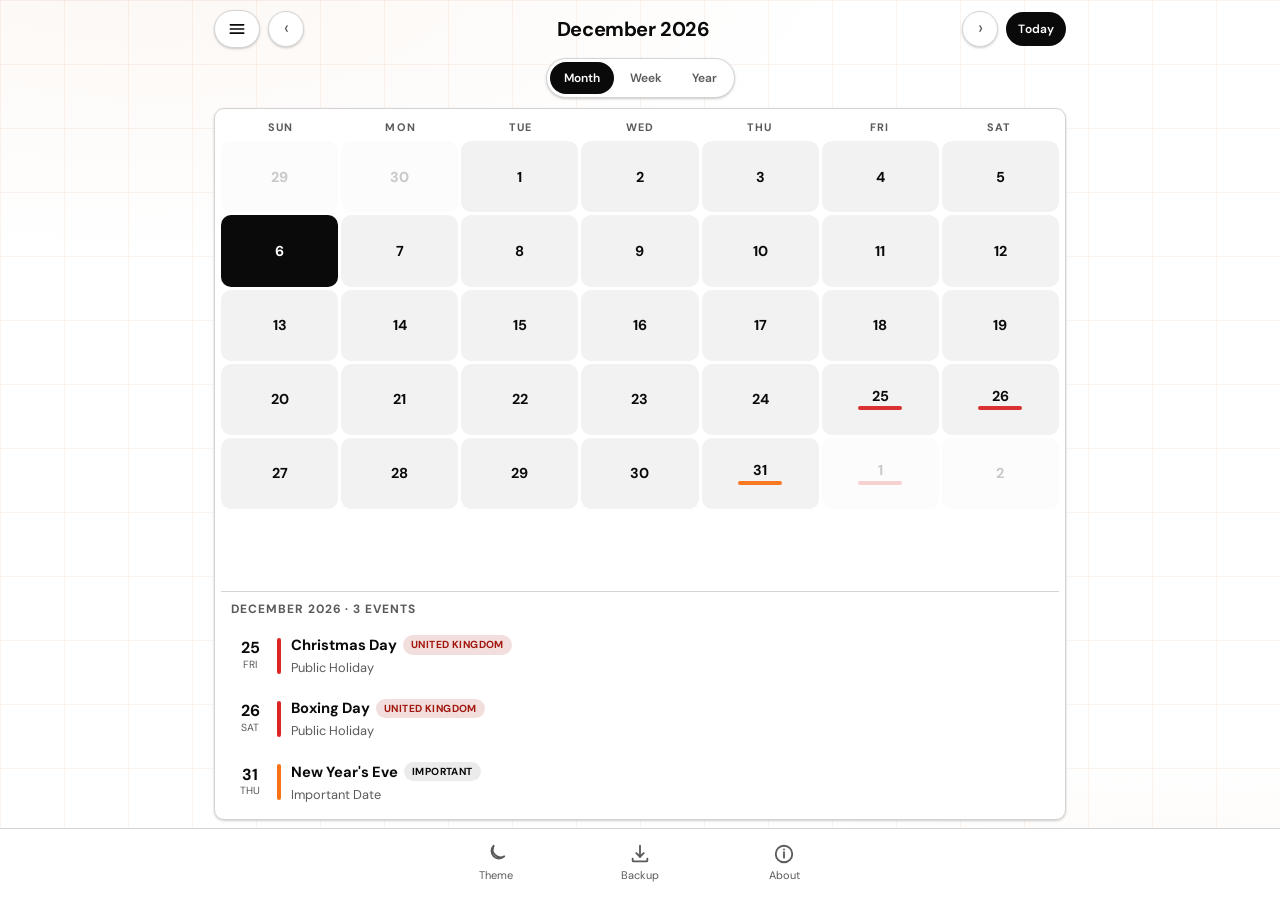
==== index.html @ d7ce1329 "Release 0.3.12: Opaque iOS status bar. Co-authored-by: Cursor <cursoragent@cursor.com>" ====
<!DOCTYPE html>
<html lang="en" data-theme="light">
<head>
<meta charset="utf-8">
<meta name="viewport" content="width=device-width, initial-scale=1, viewport-fit=cover">
<meta name="description" content="Seclusa Calendar — privacy-first calendar. All data stays on your device.">
<meta name="referrer" content="no-referrer">
<meta
  http-equiv="Content-Security-Policy"
  content="default-src 'none'; script-src 'self'; style-src 'self'; img-src 'self' data: blob:; font-src 'self'; connect-src 'none'; manifest-src 'self'; base-uri 'none'; form-action 'none'; object-src 'none'; worker-src 'self'; upgrade-insecure-requests">
<meta
  http-equiv="Permissions-Policy"
  content="camera=(), microphone=(), geolocation=(), payment=(), usb=(), midi=(), serial=(), display-capture=(), accelerometer=(), gyroscope=(), magnetometer=(), idle-detection=(), screen-wake-lock=()">
<meta name="theme-color" content="#ffffff" media="(prefers-color-scheme: light)">
<meta name="theme-color" content="#0a0a0a" media="(prefers-color-scheme: dark)">
<meta name="color-scheme" content="light dark">
<meta name="apple-mobile-web-app-capable" content="yes">
<meta name="mobile-web-app-capable" content="yes">
<meta name="apple-mobile-web-app-status-bar-style" content="black">
<meta name="apple-mobile-web-app-title" content="Seclusa Calendar">
<title>Seclusa Calendar</title>
<link rel="manifest" href="manifest.webmanifest">
<link rel="icon" href="icon.svg" type="image/svg+xml">
<link rel="apple-touch-icon" href="icon-192.png">
<script src="src/theme-boot.js"></script>
<!-- Base palette first: app.css and calendar/theme.css both build on it. -->
<link rel="stylesheet" href="seclusa-base.css?v=0.3.12">
<link rel="stylesheet" href="app.css?v=0.3.12">
<link rel="stylesheet" href="calendar/theme.css?v=0.3.12">
</head>
<body class="pane-calendar">

<section id="pane-calendar" class="app-pane" aria-label="Calendar">
<div id="app">
      <header class="cal-top">
        <button type="button" class="menupill" id="btn-cal-menu" aria-label="Menu" aria-haspopup="dialog" aria-controls="sheet-cal">
          <svg viewBox="0 0 24 24" aria-hidden="true"><path d="M4 7h16M4 12h16M4 17h16"/></svg>
        </button>
        <div class="cal-nav">
          <button id="prev-month" aria-label="Previous period">&#8249;</button>
          <h1 id="current-month"></h1>
          <button id="next-month" aria-label="Next period">&#8250;</button>
        </div>
        <div id="jump-pop" class="hidden">
          <label for="jump-month">Jump to month</label>
          <div class="jump-row">
            <select id="jump-month" aria-label="Month"></select>
            <select id="jump-year" aria-label="Year"></select>
          </div>
          <button type="button" id="jump-close">Done</button>
        </div>
        <button type="button" id="today-btn" title="Go to today" aria-label="Today">Today</button>
      </header>

      <div id="toolbar">
        <div class="toolbar-actions">
          <div class="view-switch" role="tablist" aria-label="Calendar view">
            <button type="button" class="view-btn active" data-view="month" role="tab" aria-selected="true">Month</button>
            <button type="button" class="view-btn" data-view="week" role="tab" aria-selected="false">Week</button>
            <button type="button" class="view-btn" data-view="year" role="tab" aria-selected="false">Year</button>
          </div>
        </div>
      </div>

      <div class="scrim" id="cal-scrim"></div>
      <div class="sheet" id="sheet-cal" role="dialog" aria-modal="true" aria-label="Calendar menu" aria-hidden="true">
        <div class="sheet-handle" aria-hidden="true"></div>
        <h3>Calendar</h3>
        <button type="button" class="row" id="search-btn">
          <svg viewBox="0 0 24 24"><circle cx="11" cy="11" r="7"/><path d="M20 20l-4-4"/></svg>
          <span>Search</span>
        </button>
        <button type="button" class="row" id="holidays-btn">
          <svg viewBox="0 0 24 24"><circle cx="12" cy="12" r="9"/><path d="M2 12h20M12 2a14 14 0 0 1 0 20M12 2a14 14 0 0 0 0 20"/></svg>
          <span>Public dates</span>
        </button>
        <button type="button" class="row" id="countdowns-btn">
          <svg viewBox="0 0 24 24"><circle cx="12" cy="12" r="9"/><path d="M12 7v5l3 2"/></svg>
          <span>Countdowns</span>
        </button>
        <button type="button" class="row" id="birthdays-btn">
          <svg viewBox="0 0 24 24"><path d="M12 3v4M8 7h8"/><rect x="4" y="11" width="16" height="10" rx="2"/><path d="M4 15h16"/></svg>
          <span>Birthdays</span>
        </button>
        <div class="sep"></div>
        <button type="button" class="row" id="settings-btn">
          <svg viewBox="0 0 24 24"><circle cx="12" cy="12" r="3"/><path d="M12 2v2M12 20v2M4.9 4.9l1.4 1.4M17.7 17.7l1.4 1.4M2 12h2M20 12h2M4.9 19.1l1.4-1.4M17.7 6.3l1.4-1.4"/></svg>
          <span>Settings</span>
        </button>
      </div>

      <div id="calendar">
        <div id="month-view" role="region" aria-label="Calendar">
          <div id="weekday-header"></div>
          <div id="days-grid" role="grid" aria-label="Calendar grid"></div>
        </div>
        <div id="week-view" class="hidden"></div>
        <div id="year-view" class="hidden"></div>
        <div id="month-events-list" class="hidden"></div>
      </div>

      <div id="search-overlay" class="hidden" role="dialog" aria-label="Search" aria-modal="true">
        <div class="search-box">
          <div class="panel-header">
            <h2>Search</h2>
            <button id="close-search" aria-label="Close">&times;</button>
          </div>
          <input type="search" id="cal-search-input" placeholder="Search events, holidays&hellip;" autocomplete="off" />
          <div id="search-results"></div>
        </div>
      </div>

      <div id="holidays-panel" class="hidden" role="dialog" aria-label="Public dates and holidays" aria-modal="true">
        <div class="panel-header">
          <h2>Public Dates</h2>
          <button id="close-holidays-panel" aria-label="Close">&times;</button>
        </div>
        <div class="holidays-section">
          <h3 class="section-title">Important Dates</h3>
          <div id="important-dates-toggles"></div>
        </div>
        <div class="holidays-section">
          <h3 class="section-title">Country Holidays</h3>
          <div id="holidays-country-list"></div>
        </div>
      </div>

      <div id="countdowns-panel" class="hidden" role="dialog" aria-label="Countdowns" aria-modal="true">
        <div class="panel-header">
          <h2>Countdowns</h2>
          <button id="close-countdowns-panel" aria-label="Close">&times;</button>
        </div>
        <div class="panel-scroll">
          <div class="holidays-section">
            <h3 class="section-title">Days to go</h3>
            <p id="countdown-presets-hint" class="section-hint">Classic dates, always in view.</p>
            <div id="countdown-presets-list"></div>
          </div>
          <div class="holidays-section">
            <h3 class="section-title">My countdowns</h3>
            <p id="countdown-custom-hint" class="section-hint">Your own occasions — stored only on this device.</p>
            <div id="countdown-custom-list"></div>
            <form id="countdown-form" class="countdown-form">
              <input
                type="text"
                id="countdown-name"
                placeholder="Name (e.g. Summer holiday)"
                maxlength="40"
                autocomplete="off"
              />
              <input type="date" id="countdown-date" />
              <label class="countdown-yearly">
                <input type="checkbox" id="countdown-yearly" checked />
                Happens every year
              </label>
              <button type="submit" class="primary">Add countdown</button>
            </form>
          </div>
        </div>
      </div>

      <div id="birthdays-panel" class="hidden" role="dialog" aria-label="Birthdays" aria-modal="true">
        <div class="panel-header">
          <h2>Birthdays</h2>
          <button id="close-birthdays-panel" aria-label="Close">&times;</button>
        </div>
        <div class="panel-scroll">
          <p id="birthdays-empty" class="section-hint"></p>
          <div id="birthdays-list"></div>
        </div>
      </div>

      <div id="settings-modal" class="hidden" role="dialog" aria-label="Settings" aria-modal="true">
        <div class="modal-content settings-content">
          <div class="modal-header">
            <h3 id="settings-title">Settings</h3>
            <button id="close-settings" aria-label="Close">&times;</button>
          </div>
          <div class="settings-section">
            <h4>General</h4>
            <label for="app-name-input">App Name</label>
            <input type="text" id="app-name-input" placeholder="Seclusa Calendar" maxlength="30" autocomplete="off" />
            <label for="week-start-select">Week starts on</label>
            <div class="select-wrapper">
              <select id="week-start-select">
                <option value="0">Sunday</option>
                <option value="1">Monday</option>
              </select>
            </div>
            <label for="lang-select">Language</label>
            <div class="select-wrapper">
              <select id="lang-select">
                <option value="en">English</option>
                <option value="sr">Српски</option>
                <option value="sr-lat">Srpski</option>
                <option value="tr">Türkçe</option>
              </select>
            </div>
          </div>
          <div class="settings-section">
            <h4>Notifications</h4>
            <div class="settings-row">
              <button id="reminder-permission-btn">Enable notifications</button>
            </div>
            <p class="settings-hint">Used for event reminders. Nothing is sent anywhere.</p>
          </div>
          <div class="settings-section">
            <h4>Data</h4>
            <div class="settings-row">
              <button id="clear-all-data-btn" class="danger">Delete all calendar data</button>
            </div>
            <p class="settings-hint">
              Use the <strong>Backup</strong> tab in the bottom bar to export or restore events.
              Clearing site data deletes everything on this device.
            </p>
          </div>
        </div>
      </div>

      <div id="event-panel" class="hidden" role="dialog" aria-label="Events for selected date" aria-modal="true">
        <div class="panel-header">
          <h2 id="panel-date"></h2>
          <button id="close-panel" aria-label="Close">&times;</button>
        </div>
        <div id="events-list"></div>
        <button id="add-event-btn">+ Add Event</button>
      </div>

      <div id="event-modal" class="hidden" role="dialog" aria-label="Event editor" aria-modal="true">
        <div class="modal-content">
          <div class="modal-header">
            <h3 id="modal-title">New Event</h3>
            <button id="close-modal" aria-label="Close">&times;</button>
          </div>
          <form id="event-form">
            <input type="hidden" id="event-id" />
            <div class="form-scroll">
              <label for="event-title">Title</label>
              <input type="text" id="event-title" required placeholder="Event name" autocomplete="off" />
              <label for="event-time-hour">Time</label>
              <div class="time-picker">
                <select id="event-time-hour" aria-label="Hour">
                  <option value="">--</option>
                  <option value="00">00</option>
                  <option value="01">01</option>
                  <option value="02">02</option>
                  <option value="03">03</option>
                  <option value="04">04</option>
                  <option value="05">05</option>
                  <option value="06">06</option>
                  <option value="07">07</option>
                  <option value="08">08</option>
                  <option value="09">09</option>
                  <option value="10">10</option>
                  <option value="11">11</option>
                  <option value="12">12</option>
                  <option value="13">13</option>
                  <option value="14">14</option>
                  <option value="15">15</option>
                  <option value="16">16</option>
                  <option value="17">17</option>
                  <option value="18">18</option>
                  <option value="19">19</option>
                  <option value="20">20</option>
                  <option value="21">21</option>
                  <option value="22">22</option>
                  <option value="23">23</option>
                </select>
                <span class="time-sep">:</span>
                <select id="event-time-minute" aria-label="Minute">
                  <option value="">--</option>
                  <option value="00">00</option>
                  <option value="05">05</option>
                  <option value="10">10</option>
                  <option value="15">15</option>
                  <option value="20">20</option>
                  <option value="25">25</option>
                  <option value="30">30</option>
                  <option value="35">35</option>
                  <option value="40">40</option>
                  <option value="45">45</option>
                  <option value="50">50</option>
                  <option value="55">55</option>
                </select>
                <input type="hidden" id="event-time" value="" />
              </div>
              <label for="event-end-time-hour">End Time</label>
              <div class="time-picker">
                <select id="event-end-time-hour" aria-label="End hour">
                  <option value="">--</option>
                  <option value="00">00</option>
                  <option value="01">01</option>
                  <option value="02">02</option>
                  <option value="03">03</option>
                  <option value="04">04</option>
                  <option value="05">05</option>
                  <option value="06">06</option>
                  <option value="07">07</option>
                  <option value="08">08</option>
                  <option value="09">09</option>
                  <option value="10">10</option>
                  <option value="11">11</option>
                  <option value="12">12</option>
                  <option value="13">13</option>
                  <option value="14">14</option>
                  <option value="15">15</option>
                  <option value="16">16</option>
                  <option value="17">17</option>
                  <option value="18">18</option>
                  <option value="19">19</option>
                  <option value="20">20</option>
                  <option value="21">21</option>
                  <option value="22">22</option>
                  <option value="23">23</option>
                </select>
                <span class="time-sep">:</span>
                <select id="event-end-time-minute" aria-label="End minute">
                  <option value="">--</option>
                  <option value="00">00</option>
                  <option value="05">05</option>
                  <option value="10">10</option>
                  <option value="15">15</option>
                  <option value="20">20</option>
                  <option value="25">25</option>
                  <option value="30">30</option>
                  <option value="35">35</option>
                  <option value="40">40</option>
                  <option value="45">45</option>
                  <option value="50">50</option>
                  <option value="55">55</option>
                </select>
                <input type="hidden" id="event-end-time" value="" />
              </div>
              <label for="event-end-date">End Date</label>
              <input type="date" id="event-end-date" />
              <label for="event-reminder">Reminder</label>
              <div class="select-wrapper">
                <select id="event-reminder">
                  <option value="">None</option>
                  <option value="0">At time of event</option>
                  <option value="10">10 minutes before</option>
                  <option value="30">30 minutes before</option>
                  <option value="60">1 hour before</option>
                  <option value="1440">1 day before</option>
                </select>
              </div>
              <label for="event-desc">Description</label>
              <textarea id="event-desc" rows="2" placeholder="Optional notes"></textarea>

              <label for="event-recurrence">Repeat</label>
              <div class="select-wrapper">
                <select id="event-recurrence">
                  <option value="none">Never</option>
                  <option value="daily">Daily</option>
                  <option value="weekly">Weekly</option>
                  <option value="monthly">Monthly</option>
                  <option value="yearly">Yearly</option>
                </select>
              </div>

              <div id="recurrence-options" class="hidden">
                <div class="recurrence-interval-row">
                  <span class="recurrence-label">Every</span>
                  <input type="number" id="recurrence-interval" min="1" max="99" value="1" />
                  <span id="recurrence-unit">week(s)</span>
                </div>
                <label for="recurrence-end">Until</label>
                <input type="date" id="recurrence-end" />
              </div>

              <label class="birthday-form-row">
                <input type="checkbox" id="event-birthday" />
                <span>This is a birthday</span>
              </label>

              <label>Color</label>
              <div id="color-picker">
                <button
                  type="button"
                  class="color-dot"
                  data-color="#1b5e9e"
                  aria-label="Event color #1b5e9e"
                  aria-pressed="false"
                ></button>
                <button
                  type="button"
                  class="color-dot"
                  data-color="#ef4444"
                  aria-label="Event color #ef4444"
                  aria-pressed="false"
                ></button>
                <button
                  type="button"
                  class="color-dot"
                  data-color="#f97316"
                  aria-label="Event color #f97316"
                  aria-pressed="false"
                ></button>
                <button
                  type="button"
                  class="color-dot"
                  data-color="#10b981"
                  aria-label="Event color #10b981"
                  aria-pressed="false"
                ></button>
                <button
                  type="button"
                  class="color-dot"
                  data-color="#3b82f6"
                  aria-label="Event color #3b82f6"
                  aria-pressed="false"
                ></button>
                <button
                  type="button"
                  class="color-dot"
                  data-color="#ec4899"
                  aria-label="Event color #ec4899"
                  aria-pressed="false"
                ></button>
                <button
                  type="button"
                  class="color-dot"
                  data-color="#38bdf8"
                  aria-label="Event color #38bdf8"
                  aria-pressed="false"
                ></button>
              </div>
              <input type="hidden" id="event-color" value="#1b5e9e" />
            </div>
            <div class="form-actions">
              <button type="button" id="delete-event-btn" class="danger hidden">Delete</button>
              <button type="submit" class="primary">Save</button>
            </div>
          </form>
        </div>
      </div>

    </div>
</section>

<div class="toast" id="toast" role="status" aria-live="polite"></div>

<dialog id="dlg-choice">
  <h3 id="ch-title">Calendar data found</h3>
  <div class="body" id="ch-text"></div>
  <div class="acts">
    <button class="ghost" id="ch-cancel">Cancel</button>
    <button class="ghost" id="ch-replace">Replace</button>
    <button class="primary" id="ch-merge">Merge</button>
  </div>
</dialog>

<dialog id="dlg-password">
  <h3 id="pw-title">Set a password</h3>
  <div class="body">
    <div id="pw-text">The export is encrypted with this password. There is no way to recover the calendar without it.</div>
    <input type="password" id="pw-input" autocomplete="current-password">
  </div>
  <div class="acts">
    <button class="ghost" id="pw-cancel">Cancel</button>
    <button class="primary" id="pw-ok">Continue</button>
  </div>
</dialog>

<div class="scrim" id="scrim"></div>

<div class="sheet" id="sheet-about" role="dialog" aria-modal="false" aria-label="About" aria-hidden="true">
  <div class="sheet-handle" aria-hidden="true"></div>
  <h3>About</h3>
  <div class="about-body">
    <p class="about-title">Seclusa Calendar</p>
    <p class="about-version">Version 0.3.12</p>
    <p>A private calendar. Everything stays on this device — no accounts, no tracking, no servers.</p>
    <h4>Licence</h4>
    <p><strong>GPL-3.0.</strong> Source: <a href="https://github.com/ambr3/calendar" target="_blank" rel="noopener noreferrer">github.com/ambr3/calendar</a>.
      Details in the <a href="https://github.com/ambr3/calendar/blob/main/README.md" target="_blank" rel="noopener noreferrer">README</a>
      and <a href="https://github.com/ambr3/calendar/blob/main/PRIVACY_POLICY.md" target="_blank" rel="noopener noreferrer">privacy policy</a>.</p>
    <h4>Privacy</h4>
    <p>No analytics, cookies, or network calls for your events after the app shell is loaded.</p>
    <h4>Backup</h4>
    <p class="about-warn"><strong>Back up regularly.</strong> Everything lives only in this browser. If you clear site data, cookies, or the browser cache, <strong>all calendar events are permanently deleted</strong> and cannot be recovered without an export.</p>
    <p>Use the <strong>Backup</strong> tab to share or save events as JSON (optional encryption) or iCalendar (.ics).</p>
  </div>
</div>

<div class="sheet" id="sheet-theme" role="dialog" aria-modal="false" aria-label="Theme" aria-hidden="true">
  <div class="sheet-handle" aria-hidden="true"></div>
  <h3>Theme</h3>
  <p class="note">Mode</p>
  <div class="theme-mode-row" role="group" aria-label="Colour mode">
    <button type="button" class="theme-chip" data-theme-opt="system" role="menuitemradio" aria-checked="false">System</button>
    <button type="button" class="theme-chip" data-theme-opt="light" role="menuitemradio" aria-checked="false">Light</button>
    <button type="button" class="theme-chip" data-theme-opt="dark" role="menuitemradio" aria-checked="false">Dark</button>
  </div>
  <p class="note">Background</p>
  <div class="theme-swatches" role="group" aria-label="Background style">
    <button type="button" class="theme-swatch" data-bg-opt="grid" aria-label="Lines" title="Orange lines" role="menuitemradio" aria-checked="false"></button>
    <button type="button" class="theme-swatch" data-bg-opt="blue" aria-label="Blue" role="menuitemradio" aria-checked="false"></button>
    <button type="button" class="theme-swatch" data-bg-opt="lightblue" aria-label="Light blue" role="menuitemradio" aria-checked="false"></button>
    <button type="button" class="theme-swatch" data-bg-opt="teal" aria-label="Teal" role="menuitemradio" aria-checked="false"></button>
    <button type="button" class="theme-swatch" data-bg-opt="green" aria-label="Green" role="menuitemradio" aria-checked="false"></button>
    <button type="button" class="theme-swatch" data-bg-opt="yellow" aria-label="Yellow" role="menuitemradio" aria-checked="false"></button>
    <button type="button" class="theme-swatch" data-bg-opt="orange" aria-label="Orange" role="menuitemradio" aria-checked="false"></button>
    <button type="button" class="theme-swatch" data-bg-opt="red" aria-label="Red" role="menuitemradio" aria-checked="false"></button>
    <button type="button" class="theme-swatch" data-bg-opt="purple" aria-label="Purple" role="menuitemradio" aria-checked="false"></button>
    <button type="button" class="theme-swatch" data-bg-opt="black" aria-label="Black" role="menuitemradio" aria-checked="false"></button>
    <button type="button" class="theme-swatch" data-bg-opt="white" aria-label="White" role="menuitemradio" aria-checked="false"></button>
    <label class="theme-swatch theme-swatch-custom" id="bg-custom-swatch" data-bg-opt="custom" title="Custom colour" aria-label="Custom colour" role="menuitemradio" aria-checked="false">
      <input type="color" id="bg-custom-picker" value="#5faff0" aria-label="Pick a custom background colour">
    </label>
  </div>
</div>

<div class="sheet" id="sheet-backup" role="dialog" aria-modal="false" aria-label="Backup" aria-hidden="true">
  <div class="sheet-handle" aria-hidden="true"></div>
  <h3>Backup</h3>
  <p class="note">A file with your events, countdowns and settings. Stored only where you save or share it.</p>
  <p class="note about-warn"><strong>Warning:</strong> clearing browser data deletes everything. Export a backup before clearing or switching devices.</p>
  <p class="note" id="bu-last">Last backup: never</p>
  <p class="note about-warn" id="bu-nag" hidden></p>
  <button type="button" class="row" id="bu-share-json">
    <svg viewBox="0 0 24 24"><circle cx="6" cy="12" r="2.5"/><circle cx="17" cy="6" r="2.5"/><circle cx="17" cy="18" r="2.5"/><path d="M8.2 10.8l6.6-3.6M8.2 13.2l6.6 3.6"/></svg>
    <span>Share JSON backup…</span>
  </button>
  <button type="button" class="row" id="bu-export-json">
    <svg viewBox="0 0 24 24"><path d="M12 3v12"/><path d="M8 11l4 4 4-4"/><path d="M4 17v2a1 1 0 0 0 1 1h14a1 1 0 0 0 1-1v-2"/></svg>
    <span>Save / Download JSON…</span>
  </button>
  <button type="button" class="row" id="bu-share-json-enc" hidden>
    <svg viewBox="0 0 24 24"><rect x="4" y="10" width="16" height="10" rx="2"/><path d="M8 10V7a4 4 0 0 1 8 0v3"/><circle cx="18" cy="5" r="2.5"/></svg>
    <span>Share encrypted JSON…</span>
  </button>
  <button type="button" class="row" id="bu-export-json-enc" hidden>
    <svg viewBox="0 0 24 24"><rect x="4" y="10" width="16" height="10" rx="2"/><path d="M8 10V7a4 4 0 0 1 8 0v3"/></svg>
    <span>Save / Download encrypted JSON…</span>
  </button>
  <p class="note">Encrypted JSON uses <strong>AES-256-GCM</strong> with a key from <strong>PBKDF2-HMAC-SHA512</strong> (210,000 iterations). Your password is never stored; if you lose it, the file cannot be opened.</p>
  <button type="button" class="row" id="bu-share-ics">
    <svg viewBox="0 0 24 24"><circle cx="6" cy="12" r="2.5"/><circle cx="17" cy="6" r="2.5"/><circle cx="17" cy="18" r="2.5"/><path d="M8.2 10.8l6.6-3.6M8.2 13.2l6.6 3.6"/></svg>
    <span>Share iCalendar (.ics)…</span>
  </button>
  <button type="button" class="row" id="bu-export-ics">
    <svg viewBox="0 0 24 24"><path d="M12 3v12"/><path d="M8 11l4 4 4-4"/><path d="M4 17v2a1 1 0 0 0 1 1h14a1 1 0 0 0 1-1v-2"/></svg>
    <span>Save / Download iCalendar…</span>
  </button>
  <p class="note">iCalendar is always plaintext so other calendar apps can open it — not a secure stash.</p>
  <p class="note">This app never holds a folder handle; the copy only exists where you put it.</p>
  <button type="button" class="row" id="bu-import">
    <svg viewBox="0 0 24 24"><path d="M12 15V3"/><path d="M8 7l4-4 4 4"/><path d="M4 17v2a1 1 0 0 0 1 1h14a1 1 0 0 0 1-1v-2"/></svg>
    <span>Restore backup</span>
  </button>
</div>

<nav id="app-nav" aria-label="App">
  <button type="button" class="app-nav-btn" id="theme-toggle" aria-pressed="false" title="Theme settings" aria-haspopup="dialog" aria-controls="sheet-theme">
    <svg viewBox="0 0 24 24" aria-hidden="true"><path d="M21 14.5A8.5 8.5 0 0 1 9.5 3 7 7 0 1 0 21 14.5z"/></svg>
    <span id="theme-toggle-label">Theme</span>
  </button>
  <button type="button" class="app-nav-btn" data-action="backup" id="nav-backup" aria-haspopup="dialog" aria-controls="sheet-backup">
    <svg viewBox="0 0 24 24" aria-hidden="true"><path d="M12 3v12"/><path d="M8 11l4 4 4-4"/><path d="M4 17v2a1 1 0 0 0 1 1h14a1 1 0 0 0 1-1v-2"/></svg>
    <span>Backup</span>
  </button>
  <button type="button" class="app-nav-btn" data-action="about" id="nav-about" aria-haspopup="dialog" aria-controls="sheet-about">
    <svg viewBox="0 0 24 24" aria-hidden="true"><circle cx="12" cy="12" r="9"/><path d="M12 10v6M12 7h.01"/></svg>
    <span>About</span>
  </button>
</nav>

<input type="file" id="backup-file-input" accept="application/json,.json,.enc.json,text/calendar,.ics" hidden>

<script src="src/seclusa-backup.js"></script>
<script src="src/theme-sheet.js"></script>
<script src="src/shell.js"></script>
<script src="calendar/app.js"></script>
</body>
</html>
---- seclusa-base.css ----
/*
 * Seclusa base theme — the shared palette for every Seclusa app.
 *
 * CANONICAL COPY. Edit this file, then run:
 *
 *     python3 scripts/sync_theme.py
 *
 * which copies it into each app that has opted in. A test fails if any app's
 * copy has drifted from this one, so there is exactly one place to change.
 *
 * Why a copy and not a shared link: every app here is a standalone PWA. It has
 * to work offline, be hosted from its own folder, and open from a file:// path
 * in development. A stylesheet that reached across folders into a parent
 * directory would break all three. So the tokens travel with the app.
 *
 * The palette is black and white on purpose. These apps are sold on what they
 * do not do with your data, and colour is not something that earns its place
 * here. There is no brand colour: the accent is simply the opposite of the
 * background, white on black and black on white.
 *
 * The default page sky is orange ruled lines + a soft orange corner glow on
 * that black/white surface (Light = white sheet, Dark = near-black). Apps that
 * need a flat or solid sky set data-bg to something other than "grid".
 *
 * Two things keep colour, because colour there carries meaning and removing it
 * would remove information rather than decoration:
 *   - status (--danger, --warn, --ok): an overdue reminder has to look overdue
 *   - the calendar's event types, which the user can set themselves

 */

:root {
  color-scheme: light;

  /* Surfaces. Near-black rather than pure black so an edge against pure black
     is still visible on an OLED panel. */
  --bg: #ffffff;
  --surface: #ffffff;
  --surface-2: #f2f2f2;
  --surface-3: #e6e6e6;

  /* Text. */
  --text: #0a0a0a;
  --text-dim: #5a5a5a;
  --text-faint: #8a8a8a;

  /* Lines. */
  --border: #d4d4d4;
  --border-strong: #a8a8a8;

  /* Ruled lines on a sheet of paper. Derived rather than repeated per theme,
     so it darkens and lightens with everything else. */
  --rule: color-mix(in srgb, var(--text) 9%, transparent);

  /* The accent is the opposite of the background: it marks the current
     selection and the primary action, nothing else. */
  --accent: #0a0a0a;
  --accent-hover: #000000;
  --accent-text: #ffffff;
  --accent-tint: rgba(10, 10, 10, 0.08);
  --accent-glow: rgba(10, 10, 10, 0.28);

  /* The one warm note. Deliberately weak: this tints and glows, it does not
     fill. Anything solid should use --accent. */
  --warm: #c45e12;
  --warm-strong: #9a4a0c;
  --warm-tint: rgba(196, 94, 18, 0.09);
  --warm-edge: rgba(196, 94, 18, 0.4);
  --warm-glow: rgba(196, 94, 18, 0.32);

  /* Status. Kept because they carry meaning, not decoration. */
  --danger: #a1160d;
  --warn: #6b4b00;
  --ok: #1c6b3c;

  --shadow: 0 1px 3px rgba(0, 0, 0, 0.13), 0 1px 2px rgba(0, 0, 0, 0.09);
  --radius: 10px;

  /* Default orange lines sky (light sheet). Kept very faint so content wins. */
  --grid-line: color-mix(in srgb, var(--warm) 7%, transparent);
  --grid-wash: color-mix(in srgb, var(--warm) 5%, transparent);
}

@media (prefers-color-scheme: dark) {
  :root {
    color-scheme: dark;

    --bg: #0a0a0a;
    --surface: #111111;
    --surface-2: #1c1c1c;
    --surface-3: #262626;

    --text: #f5f5f5;
    --text-dim: #a3a3a3;
    --text-faint: #737373;

    --border: #2e2e2e;
    --border-strong: #454545;

    --accent: #ffffff;
    --accent-hover: #ffffff;
    --accent-text: #0a0a0a;
    --accent-tint: rgba(255, 255, 255, 0.14);
    --accent-glow: rgba(255, 255, 255, 0.4);

    --warm: #e08a3c;
    --warm-strong: #f0a35f;
    --warm-tint: rgba(224, 138, 60, 0.12);
    --warm-edge: rgba(224, 138, 60, 0.45);
    --warm-glow: rgba(224, 138, 60, 0.4);

    --danger: #f2857c;
    --warn: #e0b25a;
    --ok: #6cc48f;

    --shadow: 0 1px 3px rgba(0, 0, 0, 0.5);

    --grid-line: color-mix(in srgb, var(--warm) 9%, transparent);
    --grid-wash: color-mix(in srgb, var(--warm) 6%, transparent);
  }
}

/* When an app sets an explicit theme (the calendar pane does, via
   data-theme), that wins over the system preference. The tokens are declared
   once and re-pointed, rather than duplicated per attribute. */
[data-theme="light"] {
  color-scheme: light;
  --bg: #ffffff;
  --surface: #ffffff;
  --surface-2: #f2f2f2;
  --surface-3: #e6e6e6;
  --text: #0a0a0a;
  --text-dim: #5a5a5a;
  --text-faint: #8a8a8a;
  --border: #d4d4d4;
  --border-strong: #a8a8a8;
  --accent: #0a0a0a;
  --accent-hover: #000000;
  --accent-text: #ffffff;
  --accent-tint: rgba(10, 10, 10, 0.08);
  --accent-glow: rgba(10, 10, 10, 0.28);
  --warm: #c45e12;
  --warm-strong: #9a4a0c;
  --warm-tint: rgba(196, 94, 18, 0.09);
  --warm-edge: rgba(196, 94, 18, 0.4);
  --warm-glow: rgba(196, 94, 18, 0.32);
  --danger: #a1160d;
  --warn: #6b4b00;
  --ok: #1c6b3c;
  --grid-line: color-mix(in srgb, var(--warm) 7%, transparent);
  --grid-wash: color-mix(in srgb, var(--warm) 5%, transparent);
}

[data-theme="dark"] {
  color-scheme: dark;
  --bg: #0a0a0a;
  --surface: #111111;
  --surface-2: #1c1c1c;
  --surface-3: #262626;
  --text: #f5f5f5;
  --text-dim: #a3a3a3;
  --text-faint: #737373;
  --border: #2e2e2e;
  --border-strong: #454545;
  --accent: #ffffff;
  --accent-hover: #ffffff;
  --accent-text: #0a0a0a;
  --accent-tint: rgba(255, 255, 255, 0.14);
  --accent-glow: rgba(255, 255, 255, 0.4);
  --warm: #e08a3c;
  --warm-strong: #f0a35f;
  --warm-tint: rgba(224, 138, 60, 0.12);
  --warm-edge: rgba(224, 138, 60, 0.45);
  --warm-glow: rgba(224, 138, 60, 0.4);
  --danger: #f2857c;
  --warn: #e0b25a;
  --ok: #6cc48f;
  --grid-line: color-mix(in srgb, var(--warm) 9%, transparent);
  --grid-wash: color-mix(in srgb, var(--warm) 6%, transparent);
}

/*
 * Default Seclusa sky: orange ruled lines + soft corner glow.
 * Light = white sheet; Dark = near-black. No filter / background-attachment:fixed.
 * Opt out: set data-bg to anything except "grid" (Weather solid skies do this).
 */
html {
  background-color: var(--bg);
}

/*
 * Body stays transparent + isolated so body::before (z-index: -1) can paint
 * the sky. An opaque body (or a ::before that slips behind html) hid the lines
 * so only a top sliver leaked. Solid data-bg values set body colour below.
 */
html body {
  background-color: transparent;
  isolation: isolate;
}

html body::before {
  content: "";
  position: fixed;
  inset: 0;
  z-index: -1;
  pointer-events: none;
  background-color: var(--bg);
  background-image:
    linear-gradient(var(--grid-line) 1px, transparent 1px),
    linear-gradient(90deg, var(--grid-line) 1px, transparent 1px),
    radial-gradient(ellipse 95% 60% at 12% -6%, var(--grid-wash), transparent 58%),
    radial-gradient(ellipse 70% 48% at 92% 108%, var(--grid-wash), transparent 52%);
  background-size: 64px 64px, 64px 64px, auto, auto;
}

html[data-bg]:not([data-bg="grid"]) body::before {
  background-image: none;
  background-color: var(--bg-solid, var(--bg));
}

/* Named / custom solid page colours (Theme → Background). Not Day/Night. */
html {
  --bg-custom: #5faff0;
  --bg-solid: var(--bg);
}

html[data-bg="blue"] { --bg-solid: #3b82f6; }
html[data-bg="lightblue"] { --bg-solid: #7dd3fc; }
html[data-bg="teal"] { --bg-solid: #14b8a6; }
html[data-bg="green"] { --bg-solid: #22c55e; }
html[data-bg="yellow"] { --bg-solid: #facc15; }
html[data-bg="orange"] { --bg-solid: #f97316; }
html[data-bg="red"] { --bg-solid: #ef4444; }
html[data-bg="purple"] { --bg-solid: #a855f7; }
html[data-bg="black"] { --bg-solid: #0a0a0a; }
html[data-bg="white"] { --bg-solid: #ffffff; }
html[data-bg="custom"] { --bg-solid: var(--bg-custom, #5faff0); }

html[data-bg="blue"],
html[data-bg="lightblue"],
html[data-bg="teal"],
html[data-bg="green"],
html[data-bg="yellow"],
html[data-bg="orange"],
html[data-bg="red"],
html[data-bg="purple"],
html[data-bg="black"],
html[data-bg="white"],
html[data-bg="custom"] {
  --bg: var(--bg-solid);
  background-color: var(--bg-solid);
}

html[data-bg="blue"] body,
html[data-bg="lightblue"] body,
html[data-bg="teal"] body,
html[data-bg="green"] body,
html[data-bg="yellow"] body,
html[data-bg="orange"] body,
html[data-bg="red"] body,
html[data-bg="purple"] body,
html[data-bg="black"] body,
html[data-bg="white"] body,
html[data-bg="custom"] body {
  background-color: var(--bg-solid);
}

/* Colour / light pages → frosted light chrome. Near-black → dark chrome. */
html[data-bg="white"],
html[data-bg="yellow"],
html[data-bg="lightblue"],
html[data-bg="blue"],
html[data-bg="teal"],
html[data-bg="green"],
html[data-bg="orange"],
html[data-bg="red"],
html[data-bg="purple"],
html[data-bg-tone="light"] {
  --surface: color-mix(in srgb, #ffffff 92%, var(--bg-solid));
  --surface-2: color-mix(in srgb, #ffffff 86%, var(--bg-solid));
  --surface-3: #ffffff;
  --border: color-mix(in srgb, #0a0a0a 14%, transparent);
  --border-strong: color-mix(in srgb, #0a0a0a 22%, transparent);
  --text: #0a0a0a;
  --text-dim: #4a4a4a;
  --text-faint: #6a6a6a;
  --accent: #0a0a0a;
  --accent-hover: #000000;
  --accent-text: #ffffff;
  --accent-tint: rgba(10, 10, 10, 0.08);
}

html[data-bg="black"],
html[data-bg-tone="dark"] {
  --surface: #141414;
  --surface-2: #1c1c1c;
  --surface-3: #262626;
  --border: #2e2e2e;
  --border-strong: #454545;
  --text: #f5f5f5;
  --text-dim: #a3a3a3;
  --text-faint: #737373;
  --accent: #ffffff;
  --accent-hover: #ffffff;
  --accent-text: #0a0a0a;
  --accent-tint: rgba(255, 255, 255, 0.14);
}

html[data-bg="custom"][data-bg-tone="light"] {
  --surface: color-mix(in srgb, #ffffff 92%, var(--bg-solid));
  --surface-2: color-mix(in srgb, #ffffff 86%, var(--bg-solid));
  --surface-3: #ffffff;
  --border: color-mix(in srgb, #0a0a0a 14%, transparent);
  --border-strong: color-mix(in srgb, #0a0a0a 22%, transparent);
  --text: #0a0a0a;
  --text-dim: #4a4a4a;
  --text-faint: #6a6a6a;
  --accent: #0a0a0a;
  --accent-hover: #000000;
  --accent-text: #ffffff;
}

html[data-bg="custom"][data-bg-tone="dark"] {
  --surface: color-mix(in srgb, #141414 88%, var(--bg-solid));
  --surface-2: color-mix(in srgb, #1c1c1c 90%, var(--bg-solid));
  --surface-3: color-mix(in srgb, #262626 92%, var(--bg-solid));
  --border: color-mix(in srgb, #ffffff 14%, transparent);
  --border-strong: color-mix(in srgb, #ffffff 22%, transparent);
  --text: #f5f5f5;
  --text-dim: #a3a3a3;
  --text-faint: #737373;
  --accent: #ffffff;
  --accent-hover: #ffffff;
  --accent-text: #0a0a0a;
}
---- app.css ----
/* Shared shell styles for Seclusa Calendar: fonts, palette, the bottom nav,
   sheets and dialogs. Calendar-specific rules live in calendar/theme.css,
   which is linked after this file. */
/* Palette lives in seclusa-base.css (linked ahead of this file). */
@font-face{
  font-family:"DM Sans";font-style:normal;font-weight:400;font-display:swap;
  src:url("assets/fonts/dm-sans-latin-400-normal.woff2") format("woff2");
}
@font-face{
  font-family:"DM Sans";font-style:normal;font-weight:600;font-display:swap;
  src:url("assets/fonts/dm-sans-latin-600-normal.woff2") format("woff2");
}
@font-face{
  font-family:"DM Sans";font-style:normal;font-weight:700;font-display:swap;
  src:url("assets/fonts/dm-sans-latin-700-normal.woff2") format("woff2");
}
@font-face{
  font-family:Sora;font-style:normal;font-weight:600;font-display:swap;
  src:url("assets/fonts/sora-latin-600-normal.woff2") format("woff2");
}
@font-face{
  font-family:Sora;font-style:normal;font-weight:700;font-display:swap;
  src:url("assets/fonts/sora-latin-700-normal.woff2") format("woff2");
}
@font-face{
  font-family:Sora;font-style:normal;font-weight:800;font-display:swap;
  src:url("assets/fonts/sora-latin-800-normal.woff2") format("woff2");
}
:root{
  --font-body:"DM Sans",system-ui,sans-serif;
  --font-display:Sora,"DM Sans",system-ui,sans-serif;
  --radius:10px;
  --shadow:0 1px 3px rgba(0,0,0,.13),0 1px 2px rgba(0,0,0,.09);
}
@media (prefers-color-scheme: dark){
  :root{ --shadow:0 1px 3px rgba(0,0,0,.5); }
}
/* Alias used by calendar/theme.css. Palette itself is only in seclusa-base.css. */
:root{ --accent-color:var(--accent); }
*{box-sizing:border-box}
/* Class-based display rules outrank the UA [hidden] style, so state it. */
[hidden]{display:none !important}
html,body{height:100%}
/* Tapping a card must not wait for the 300ms tap delay or trigger a zoom. */
button,input,textarea,.card{ -webkit-tap-highlight-color:transparent }
.card{ -webkit-touch-callout:none; user-select:none }
input,textarea{ font-size:16px }
body{
  /* Transparent so seclusa-base body::before (orange lines) shows through. */
  margin:0; background:transparent; color:var(--text);
  font:15px/1.5 var(--font-body);
  -webkit-font-smoothing:antialiased; overscroll-behavior-y:none;
}
body.pane-calendar{font-family:var(--font-body)}
button{font:inherit;color:inherit;background:none;border:none;cursor:pointer}
input,textarea{font:inherit;color:inherit}
:focus-visible{outline:2px solid var(--warm);outline-offset:2px}

/* ---------- menu pill ---------- */
.menupill{
  height:38px;min-width:38px;padding:0 12px;flex:none;
  display:inline-flex;align-items:center;justify-content:center;gap:8px;
  border-radius:999px;border:1px solid var(--border);
  background:transparent;color:var(--text);
  box-shadow:none;font:inherit;font-weight:600;font-size:13px;
  transition:background .15s,border-color .15s,color .15s,transform .12s;
}
.menupill:hover{background:var(--surface-2);border-color:var(--accent);color:var(--text)}
.menupill:active{transform:scale(.96)}
.menupill[aria-pressed=true],.menupill[aria-expanded=true]{
  color:var(--accent);background:color-mix(in srgb, var(--accent) 14%, var(--surface));
  border-color:color-mix(in srgb, var(--accent) 45%, var(--border));
}
.menupill svg{
  width:20px;height:20px;fill:none;stroke:currentColor;stroke-width:2;
  stroke-linecap:round;stroke-linejoin:round;
}

/* ---------- app shell ---------- */
html,body{height:100%}
:root{--app-nav-h:calc(72px + env(safe-area-inset-bottom, 0px))}
body{
  display:flex;flex-direction:column;min-height:100%;
  padding-bottom:var(--app-nav-h);
}
.app-pane{flex:1;min-height:0;position:relative}
#pane-calendar[hidden]{display:none !important}
#pane-calendar:not([hidden]){
  display:flex;flex-direction:column;min-height:0;max-height:100%;overflow:hidden;
}

#app-nav{
  position:fixed;left:0;right:0;bottom:0;z-index:25;
  display:flex;gap:4px;justify-content:center;
  min-height:var(--app-nav-h);
  padding:6px 12px calc(6px + env(safe-area-inset-bottom, 0px));
  background:var(--surface);border-top:1px solid var(--border);
}
#app-nav .app-nav-btn{
  flex:1;max-width:140px;display:flex;flex-direction:column;align-items:center;gap:2px;
  padding:8px 4px;border-radius:var(--radius);color:var(--text-dim);font-size:11px;font-weight:500;
}
#app-nav .app-nav-btn svg{
  width:22px;height:22px;fill:none;stroke:currentColor;stroke-width:2;stroke-linecap:round;stroke-linejoin:round;
}
#app-nav .app-nav-btn:hover{background:var(--surface-2);color:var(--text)}
#app-nav .app-nav-btn[aria-current=page]{color:var(--accent)}

/* ---------- panels, dialogs ---------- */
.scrim{position:fixed;inset:0;z-index:40;background:rgba(0,0,0,.45);opacity:0;pointer-events:none;transition:opacity .15s}
.scrim.open{opacity:1;pointer-events:auto}
.sheet{
  position:fixed;left:0;right:0;bottom:0;z-index:50;background:var(--surface);
  border-radius:20px 20px 0 0;padding:6px 10px calc(12px + env(safe-area-inset-bottom));
  transform:translateY(100%);visibility:hidden;max-height:85vh;overflow-y:auto;
  transition:transform .2s cubic-bezier(.2,.8,.2,1), visibility 0s linear .2s;
  box-shadow:0 -8px 32px rgba(0,0,0,.22);
  border:1px solid var(--border);border-bottom:none;
}
.sheet.open{transform:none;visibility:visible;transition:transform .2s cubic-bezier(.2,.8,.2,1), visibility 0s}
.sheet-handle{
  width:36px;height:4px;border-radius:999px;background:var(--border);
  margin:4px auto 10px;
}
.sheet h3{
  margin:2px 14px 8px;font-size:12px;font-weight:700;color:var(--text-dim);
  text-transform:uppercase;letter-spacing:.08em;
}
.sheet button.row{
  display:flex;align-items:center;gap:14px;width:100%;padding:13px 14px;
  border-radius:12px;text-align:left;font-weight:500;
}
.sheet button.row:hover{background:var(--surface-2)}
.sheet button.row.active{
  background:color-mix(in srgb, var(--accent) 12%, var(--surface));
  color:var(--accent);
}
.sheet button.row svg{
  width:21px;height:21px;flex:none;fill:none;stroke:currentColor;stroke-width:2;
  stroke-linecap:round;stroke-linejoin:round;color:var(--text-dim);
}
.sheet button.row.active svg{color:var(--accent)}
.sheet button.row.danger{color:var(--danger)}
.sheet button.row.danger svg{color:var(--danger)}
.sheet .sep{height:1px;background:var(--border);margin:8px 10px}
.sheet .note{padding:8px 14px;color:var(--text-dim);font-size:13px;line-height:1.5}
.theme-mode-row{display:flex;flex-wrap:wrap;gap:8px;padding:4px 14px 12px}
.theme-chip{
  min-height:36px;padding:0 14px;border-radius:999px;border:1px solid var(--border-strong);
  background:var(--surface-2);color:var(--text);font:inherit;font-size:13px;font-weight:600;
}
.theme-chip.active,.theme-chip[aria-checked=true]{
  background:var(--accent);color:var(--accent-text);border-color:var(--accent);
}
.theme-swatches{display:flex;flex-wrap:wrap;gap:10px;padding:4px 14px 16px}
.theme-swatch{
  width:36px;height:36px;border-radius:999px;border:2px solid var(--border-strong);
  background:var(--swatch,#888);padding:0;cursor:pointer;flex:none;
}
.theme-swatch[data-bg-opt=grid]{
  background:
    linear-gradient(rgba(196,94,18,.4) 1px,transparent 1px),
    linear-gradient(90deg,rgba(196,94,18,.4) 1px,transparent 1px),
    radial-gradient(circle at 30% 30%,rgba(196,94,18,.35),transparent 65%),
    #1a1a1a;
  background-size:7px 7px,7px 7px,auto,auto;
}
.theme-swatch[data-bg-opt=blue]{--swatch:#3b82f6}
.theme-swatch[data-bg-opt=lightblue]{--swatch:#7dd3fc}
.theme-swatch[data-bg-opt=teal]{--swatch:#14b8a6}
.theme-swatch[data-bg-opt=green]{--swatch:#22c55e}
.theme-swatch[data-bg-opt=yellow]{--swatch:#facc15}
.theme-swatch[data-bg-opt=orange]{--swatch:#f97316}
.theme-swatch[data-bg-opt=red]{--swatch:#ef4444}
.theme-swatch[data-bg-opt=purple]{--swatch:#a855f7}
.theme-swatch[data-bg-opt=black]{--swatch:#0a0a0a}
.theme-swatch[data-bg-opt=white]{--swatch:#ffffff}
.theme-swatch[aria-checked=true],.theme-swatch.active{
  border-color:var(--text);
  box-shadow:0 0 0 2px var(--surface),0 0 0 4px var(--text);
}
.theme-swatch-custom{
  position:relative;overflow:hidden;
  background:
    radial-gradient(circle at center,var(--swatch,var(--bg-custom,#5faff0)) 54%,transparent 56%),
    conic-gradient(from 0deg,#f44,#fd0,#4d4,#0df,#44f,#d0f,#f44);
}
.theme-swatch-custom input[type=color]{
  position:absolute;inset:0;width:100%;height:100%;padding:0;border:0;opacity:0;cursor:pointer;
}
.about-body{padding:4px 14px 12px;color:var(--text-dim);font-size:14px;line-height:1.55}
.about-body .about-title{color:var(--text);font-size:17px;font-weight:700;margin:0 0 4px}
.about-body .about-version{margin:0 0 10px;font-size:13px;color:var(--text-dim)}
.about-body h4{margin:14px 0 4px;font-size:12px;font-weight:700;color:var(--text-dim);text-transform:uppercase;letter-spacing:.06em}
.about-body p{margin:0 0 8px}
.about-body a{color:var(--accent);word-break:break-word}
.about-warn{color:var(--text);background:color-mix(in srgb, var(--warn) 14%, var(--surface));border:1px solid color-mix(in srgb, var(--warn) 40%, var(--border));border-radius:10px;padding:10px 12px}
.sheet .note.about-warn{margin:4px 10px 10px}
.field{padding:10px 14px;display:flex;align-items:center;gap:12px}
.field label{flex:1}
.field input[type=checkbox]{width:19px;height:19px;accent-color:var(--accent)}
.field select{
  background:var(--surface-2);border:none;border-radius:8px;padding:6px 9px;font:inherit;color:inherit;
}
/* Kept as classes rather than style="" attributes so a strict CSP needs no
   'unsafe-inline' for styles. */
.text-field, .dt-field{
  background:var(--surface-2);border:none;border-radius:8px;color:inherit;
}
.text-field{flex:1;padding:9px 12px}
.dt-field{padding:8px 10px}
.chip-row{display:flex;gap:5px;flex-wrap:wrap}
.rem-preview{padding:2px 14px 8px}

.toast{
  position:fixed;left:50%;bottom:calc(80px + env(safe-area-inset-bottom));transform:translate(-50%,20px);z-index:60;
  background:var(--text);color:var(--surface);padding:11px 18px;border-radius:99px;font-size:14px;
  opacity:0;transition:opacity .18s,transform .18s;pointer-events:none;max-width:90vw;text-align:center;
}
.toast.open{opacity:1;transform:translate(-50%,0)}

dialog{
  border:none;border-radius:14px;background:var(--surface);color:var(--text);padding:0;
  width:min(400px,92vw);box-shadow:0 12px 40px rgba(0,0,0,.4);
}
dialog::backdrop{background:rgba(0,0,0,.45)}
dialog h3{margin:0;padding:18px 20px 6px;font-size:17px}
dialog .body{padding:0 20px 4px;color:var(--text-dim);font-size:14px;line-height:1.5}
dialog .body input{
  width:100%;margin-top:10px;padding:10px 12px;border:1px solid var(--border);border-radius:8px;background:var(--bg);
}
dialog .body input:focus{outline:none;border-color:var(--accent)}
dialog .acts{display:flex;gap:8px;justify-content:flex-end;padding:14px 20px 18px}
dialog .acts button{padding:9px 18px;border-radius:99px;font-weight:500}
dialog .acts .primary{background:var(--accent);color:var(--accent-text)}
dialog .acts .ghost{background:var(--surface-2)}
.vault-state{font-size:12px;color:var(--text-dim);padding:2px 14px 10px;display:flex;align-items:center;gap:7px}
.vault-state .dot{width:7px;height:7px;border-radius:50%;background:var(--text-dim);flex:none}
.vault-state.on .dot{background:var(--ok)}
.sr{position:absolute;width:1px;height:1px;overflow:hidden;clip:rect(0 0 0 0);white-space:nowrap}

@media (min-width:700px){
  .sheet{left:50%;right:auto;bottom:auto;top:50%;transform:translate(-50%,-46%) scale(.96);
    width:min(440px,92vw);border-radius:14px;opacity:0;visibility:hidden;pointer-events:none;
    transition:opacity .15s,transform .15s,visibility 0s linear .15s}
  .sheet.open{transform:translate(-50%,-50%) scale(1);opacity:1;visibility:visible;pointer-events:auto;
    transition:opacity .15s,transform .15s,visibility 0s}
}
---- calendar/theme.css ----
/* ===== RESET ===== */
#pane-calendar *,
#pane-calendar *::before,
#pane-calendar *::after {
  box-sizing: border-box;
}
#pane-calendar h1,
#pane-calendar h2,
#pane-calendar h3,
#pane-calendar h4,
#pane-calendar p,
#pane-calendar ul,
#pane-calendar ol,
#pane-calendar figure {
  margin: 0;
}

/* Palette.

   The values live in seclusa-base.css, linked ahead of this file, so the
   calendar and Notes cannot drift apart. Everything here is a rename of a base
   token — the calendar's own vocabulary (--glass, --text-secondary) mapped onto
   the shared one (--surface, --text-dim). The base names are deliberately NOT
   redeclared here: that would be a circular --text: var(--text), and it would
   also stop the pane's own data-theme from ever taking effect.

   The three blocks below used to carry three copies of the same hex values.
   They now only say which theme is in force; the tokens follow. */
#pane-calendar {
  height: 100%;
  max-height: 100%;
  min-height: 0;
  font-family: var(--font-body);
  color: var(--text);
  overflow: hidden;
  -webkit-font-smoothing: antialiased;
  /* Transparent so the orange lines sky on body::before shows through. */
  background: transparent;

  /* Alias for older calendar rules that said --accent-color. The base theme
     owns --accent; there is no separate brand colour picker. */
  --accent-color: var(--accent);

  --glass: var(--surface);
  --glass-strong: var(--surface);
  --glass-faint: var(--surface-2);
  --glass-border: var(--border);
  --glass-border-strong: var(--border-strong);
  --blur: none;
  --blur-sm: none;

  --text-secondary: var(--text-dim);
  --text-muted: var(--text-dim);
  --overlay: var(--scrim, rgba(0, 0, 0, 0.45));

  --primary: var(--accent-color);
  --primary-hover: var(--accent-hover);
  --primary-dim: var(--accent-tint);
  --primary-grad: var(--accent-color);
  --on-primary: var(--accent-text);

  --danger-dim: color-mix(in srgb, var(--danger) 14%, transparent);
  --success: var(--ok);

  --radius: 10px;
  --radius-sm: 10px;
  --radius-xs: 8px;
  --week-hour: 48px;

  --shadow-sm: var(--shadow);
  --shadow-md: var(--shadow);
  --shadow-lg: 0 4px 12px rgba(0, 0, 0, 0.28);
}

/* Pane data-theme is kept in step with the document by the shell theme
   toggle. These rules only pin the few tokens that differ from inheritance. */
@media (prefers-color-scheme: dark) {
  #pane-calendar:not([data-theme='light']) {
    --shadow-lg: 0 4px 12px rgba(0, 0, 0, 0.5);
  }
}

#pane-calendar[data-theme='dark'] {
  --shadow-lg: 0 4px 12px rgba(0, 0, 0, 0.5);
}

/* ===== APP ===== */
#pane-calendar #app {
  position: relative;
  display: flex;
  flex-direction: column;
  flex: 1 1 auto;
  min-height: 0;
  max-height: 100%;
  width: 100%;
  overflow: hidden;
  max-width: 560px;
  margin: 0 auto;
  padding: 0 12px 8px;
}

/* ===== HEADER ===== */
#pane-calendar header.cal-top {
  position: relative;
  display: flex;
  align-items: center;
  gap: 8px;
  flex-shrink: 0;
  padding: max(10px, env(safe-area-inset-top)) 0 10px;
  min-width: 0;
}

#pane-calendar .cal-nav {
  flex: 1;
  min-width: 0;
  display: flex;
  align-items: center;
  gap: 4px;
}

#pane-calendar header h1 {
  flex: 1;
  min-width: 0;
  font-size: clamp(1rem, 4.2vw, 1.25rem);
  font-weight: 700;
  text-align: center;
  letter-spacing: -0.02em;
  color: var(--text);
  overflow: hidden;
  text-overflow: ellipsis;
  white-space: nowrap;
  cursor: pointer;
}

#pane-calendar .cal-nav > button {
  background: var(--glass);
  border: 1px solid var(--glass-border);
  color: var(--text-secondary);
  width: 36px;
  height: 36px;
  flex: none;
  border-radius: 999px;
  font-size: 1.15rem;
  cursor: pointer;
  display: flex;
  align-items: center;
  justify-content: center;
  box-shadow: var(--shadow-sm);
  transition: all 0.15s;
}

#pane-calendar .cal-nav > button:hover {
  background: var(--glass-strong);
  border-color: var(--glass-border-strong);
  color: var(--text);
}

#pane-calendar .cal-nav > button:active {
  transform: scale(0.93);
}

#pane-calendar #btn-cal-menu {
  color: var(--text);
  background: var(--glass);
  border-color: var(--glass-border);
  box-shadow: var(--shadow-sm);
}

#pane-calendar #btn-cal-menu[aria-expanded='true'] {
  color: var(--primary);
  border-color: color-mix(in srgb, var(--primary) 45%, var(--glass-border));
  background: color-mix(in srgb, var(--primary) 14%, var(--glass));
}

#pane-calendar #today-btn {
  flex: none;
  width: auto;
  min-width: 0;
  max-width: none;
  height: 34px;
  padding: 0 12px;
  border-radius: 999px;
  border: none;
  background: var(--primary);
  color: var(--on-primary);
  font-size: 12px;
  font-weight: 600;
  letter-spacing: 0.01em;
  line-height: 1;
  text-transform: none;
  white-space: nowrap;
  overflow: visible;
  box-shadow: none;
}

#pane-calendar #today-btn:hover {
  background: var(--primary-hover);
  color: var(--on-primary);
}

#pane-calendar #sheet-cal,
#pane-calendar #cal-scrim {
  /* Sheets live inside the pane; keep them above calendar chrome. */
  position: fixed;
}
#pane-calendar #cal-scrim {
  z-index: 45;
}
#pane-calendar #sheet-cal {
  z-index: 55;
  color: var(--text);
  background: var(--glass-strong);
  border-color: var(--glass-border);
}
#pane-calendar #sheet-cal h3 {
  color: var(--text-muted);
}
#pane-calendar #sheet-cal button.row:hover {
  background: var(--glass-faint);
}
#pane-calendar #sheet-cal button.row.active {
  background: color-mix(in srgb, var(--primary) 14%, transparent);
  color: var(--primary);
}
#pane-calendar #sheet-cal button.row svg {
  color: var(--text-secondary);
}
#pane-calendar #sheet-cal button.row.active svg {
  color: var(--primary);
}
#pane-calendar #sheet-cal .sep {
  background: var(--glass-border);
}

/* ===== TOOLBAR / VIEW SWITCH ===== */
#pane-calendar #toolbar {
  display: flex;
  align-items: center;
  justify-content: center;
  flex-shrink: 0;
  padding: 0 0 10px;
}

#pane-calendar .toolbar-actions {
  display: flex;
  align-items: center;
  justify-content: center;
  width: 100%;
}

#pane-calendar .view-switch {
  display: inline-flex;
  align-items: center;
  gap: 2px;
  padding: 3px;
  border-radius: 999px;
  border: 1px solid var(--glass-border);
  background: var(--glass);
  box-shadow: var(--shadow-sm);
}

#pane-calendar .view-btn {
  appearance: none;
  border: none;
  background: transparent;
  color: var(--text-secondary);
  font-size: 12px;
  font-weight: 600;
  line-height: 1;
  padding: 8px 14px;
  min-height: 32px;
  border-radius: 999px;
  cursor: pointer;
  white-space: nowrap;
  transition: background .15s, color .15s;
}

#pane-calendar .view-btn:hover {
  color: var(--text);
}

#pane-calendar .view-btn.active {
  background: var(--primary);
  color: var(--on-primary);
  box-shadow: none;
}

/* ===== CALENDAR ===== */
#calendar {
  flex: 1 1 0;
  min-height: 0;
  display: flex;
  flex-direction: column;
  position: relative;
  overflow: hidden;
  background: var(--glass);
  -webkit-backdrop-filter: var(--blur);
  backdrop-filter: var(--blur);
  border: 1px solid var(--glass-border);
  border-radius: var(--radius);
  box-shadow:
    var(--shadow-md),
    inset 0 1px 0 rgba(255, 255, 255, 0.5);
  padding: 10px 6px 8px;
}

#month-view {
  flex: 1 1 0;
  min-height: 0;
  display: flex;
  flex-direction: column;
  overflow: hidden;
}

#weekday-header {
  flex: 0 0 auto;
  display: grid;
  grid-template-columns: repeat(7, 1fr);
  text-align: center;
  padding-bottom: 6px;
}

#weekday-header span {
  font-size: 0.68rem;
  font-weight: 800;
  color: var(--text-muted);
  text-transform: uppercase;
  letter-spacing: 0.1em;
}

#days-grid {
  flex: 1 1 0;
  min-height: 0;
  overflow: hidden;
  display: grid;
  grid-template-columns: repeat(7, 1fr);
  grid-template-rows: repeat(6, minmax(0, 1fr));
  gap: 3px;
}

/* ===== DAY CELLS ===== */
.day-cell {
  display: flex;
  flex-direction: column;
  align-items: center;
  justify-content: center;
  min-height: 0;
  padding: 2px 1px;
  border-radius: var(--radius-sm);
  border: 1px solid transparent;
  background: var(--glass-faint);
  cursor: pointer;
  transition: all 0.15s ease;
  overflow: hidden;
}

.day-cell:hover {
  background: var(--glass-strong);
  border-color: var(--glass-border);
  transform: translateY(-1px);
  box-shadow: var(--shadow-sm);
}

.day-cell:hover .day-number {
  transform: scale(1.14);
}

.day-cell.other-month {
  opacity: 0.22;
}

.day-cell.today {
  background: var(--primary-grad);
  border-color: transparent;
  box-shadow: var(--accent-glow);
}

.day-cell.today .day-number {
  color: var(--on-primary);
  font-weight: 800;
}

.day-cell.selected {
  background: var(--primary-dim);
  border-color: var(--primary);
}

.day-cell.today.selected {
  background: var(--primary-grad);
  box-shadow:
    0 0 0 2px var(--glass-strong),
    0 0 0 4px var(--primary),
    var(--accent-glow);
}

.day-number {
  font-size: clamp(0.72rem, 2.6vw, 0.9rem);
  font-weight: 700;
  line-height: 1.15;
  color: var(--text);
  transition: transform 0.14s ease;
}

.date-highlight {
  width: 60%;
  max-width: 44px;
  min-width: 12px;
  height: 4px;
  border-radius: 999px;
  margin: 2px auto 0;
  flex-shrink: 0;
  opacity: 0.95;
}

/* ===== BOTTOM PANELS ===== */
#holidays-panel,
#event-panel,
#countdowns-panel,
#birthdays-panel {
  position: fixed;
  bottom: var(--app-nav-h, 72px);
  left: 50%;
  transform: translateX(-50%);
  width: 100%;
  max-width: 560px;
  background: var(--glass-strong);
  -webkit-backdrop-filter: var(--blur);
  backdrop-filter: var(--blur);
  border-radius: 28px 28px 0 0;
  border: 1px solid var(--glass-border);
  border-bottom: none;
  padding: 0 24px 16px;
  box-shadow: var(--shadow-lg);
  z-index: 30;
  max-height: calc(62vh - var(--app-nav-h, 72px));
  max-height: calc(62dvh - var(--app-nav-h, 72px));
  overflow-y: auto;
}

[data-theme='dark'] #holidays-panel,
[data-theme='dark'] #event-panel,
[data-theme='dark'] #countdowns-panel,
#birthdays-panel {
  background: var(--glass-strong);
}

#holidays-panel::before,
#event-panel::before,
#countdowns-panel::before,
#birthdays-panel::before {
  content: '';
  display: block;
  width: 40px;
  height: 5px;
  border-radius: 3px;
  background: var(--glass-border-strong);
  margin: 10px auto 0;
}

.panel-header {
  display: flex;
  align-items: center;
  justify-content: space-between;
  padding: 10px 0 10px;
  margin-bottom: 6px;
  position: sticky;
  top: 0;
  background: inherit;
  z-index: 1;
}

.panel-header h2 {
  font-size: 1.1rem;
  font-weight: 800;
  color: var(--text);
}

#close-panel,
#close-modal,
#close-holidays-panel,
#close-countdowns-panel,
#close-birthdays-panel,
#close-search,
#close-settings {
  background: var(--glass-faint);
  border: 1px solid var(--glass-border);
  color: var(--text-secondary);
  width: 34px;
  height: 34px;
  border-radius: 999px;
  font-size: 1.15rem;
  cursor: pointer;
  display: flex;
  align-items: center;
  justify-content: center;
  transition: all 0.15s;
}

#close-panel:hover,
#close-modal:hover,
#close-holidays-panel:hover,
#close-countdowns-panel:hover,
#close-birthdays-panel:hover,
#close-search:hover,
#close-settings:hover {
  background: var(--danger);
  border-color: var(--danger);
  color: #fff;
  box-shadow: 0 4px 14px rgba(225, 29, 72, 0.4);
}

/* ===== HOLIDAYS PANEL ===== */
.holidays-section {
  margin-bottom: 12px;
}

.section-title {
  display: inline-flex;
  align-items: center;
  gap: 8px;
  font-size: 0.75rem;
  font-weight: 800;
  color: var(--text-secondary);
  text-transform: uppercase;
  letter-spacing: 0.1em;
  padding: 6px 0;
  margin-bottom: 4px;
}

.section-title::before {
  content: '';
  width: 16px;
  height: 16px;
  border-radius: 5px;
  background: var(--primary-grad);
  flex-shrink: 0;
  box-shadow: 0 2px 6px color-mix(in srgb, var(--accent-color) 35%, transparent);
}

.country-item,
.important-date-item {
  display: flex;
  align-items: center;
  gap: 10px;
  padding: 10px 12px;
  border-radius: var(--radius-sm);
  cursor: pointer;
  transition: all 0.15s;
}

.country-item:hover,
.important-date-item:hover {
  background: var(--glass-faint);
  transform: translateX(2px);
}

.country-item .country-flag {
  font-size: 1.2rem;
  width: 30px;
  text-align: center;
}

.country-item .country-name,
.important-date-item .date-name {
  font-size: 0.92rem;
  font-weight: 600;
  flex: 1;
  color: var(--text);
}

.important-date-item .date-icon {
  font-size: 1rem;
  width: 30px;
  text-align: center;
}

/* ===== COUNTDOWNS & BIRTHDAYS ===== */
#countdowns-panel .panel-scroll,
#birthdays-panel .panel-scroll {
  max-height: 50vh;
  overflow-y: auto;
}

.section-hint {
  font-size: 0.8rem;
  color: var(--text-muted);
  padding: 0 0 6px;
}

.countdown-item {
  display: flex;
  align-items: center;
  gap: 10px;
  padding: 10px 12px;
  border-radius: var(--radius-sm);
  transition: all 0.15s;
}

.countdown-item:hover {
  background: var(--glass-faint);
}

.countdown-info {
  flex: 1;
  min-width: 0;
}

.countdown-name {
  font-size: 0.92rem;
  font-weight: 600;
  color: var(--text);
  overflow: hidden;
  text-overflow: ellipsis;
  white-space: nowrap;
}

.countdown-date {
  font-size: 0.78rem;
  color: var(--text-muted);
}

.countdown-days {
  font-size: 0.78rem;
  font-weight: 800;
  color: var(--text-secondary);
  background: var(--glass-faint);
  border: 1px solid var(--glass-border);
  padding: 4px 10px;
  border-radius: 999px;
  white-space: nowrap;
}

.countdown-days.today {
  background: var(--primary-grad);
  color: var(--on-primary);
  border: none;
}

.countdown-days.tomorrow {
  color: var(--primary);
}

.countdown-days.passed {
  color: var(--text-muted);
  text-decoration: line-through;
}

.countdown-delete {
  background: transparent;
  border: none;
  color: var(--text-muted);
  font-size: 1.1rem;
  line-height: 1;
  cursor: pointer;
  padding: 6px 8px;
  border-radius: 999px;
  transition: all 0.15s;
}

.countdown-delete:hover {
  color: var(--danger);
  background: var(--glass-faint);
}

.countdown-form {
  display: flex;
  flex-direction: column;
  gap: 8px;
  margin-top: 10px;
  padding: 12px;
  border-radius: var(--radius-sm);
  background: var(--glass-faint);
  border: 1px solid var(--glass-border);
}

.countdown-form input[type='text'],
.countdown-form input[type='date'] {
  width: 100%;
  padding: 9px 12px;
  border-radius: var(--radius-sm);
  border: 1px solid var(--glass-border);
  background: var(--glass-strong);
  color: var(--text);
  font-size: 0.9rem;
  box-sizing: border-box;
}

.countdown-yearly {
  display: flex;
  align-items: center;
  gap: 6px;
  font-size: 0.82rem;
  color: var(--text-secondary);
  cursor: pointer;
}

.countdown-form .primary {
  align-self: flex-start;
}

.birthday-item {
  display: flex;
  align-items: center;
  gap: 10px;
  padding: 10px 12px;
  border-radius: var(--radius-sm);
  cursor: pointer;
  transition: all 0.15s;
}

.birthday-item:hover {
  background: var(--glass-faint);
  transform: translateX(2px);
}

.birthday-info {
  flex: 1;
  min-width: 0;
}

.birthday-name {
  font-size: 0.92rem;
  font-weight: 600;
  color: var(--text);
  overflow: hidden;
  text-overflow: ellipsis;
  white-space: nowrap;
}

.countdown-form input[type='text']:focus,
.countdown-form input[type='date']:focus {
  outline: 2px solid var(--primary-grad);
  outline-offset: -1px;
  border-color: transparent;
}

.birthday-form-row {
  display: flex;
  align-items: center;
  gap: 8px;
  padding: 10px 12px;
  border-radius: var(--radius-sm);
  background: var(--glass-faint);
  border: 1px solid var(--glass-border);
  font-size: 0.88rem;
  font-weight: 600;
  color: var(--text);
  cursor: pointer;
  transition: all 0.15s;
}

.birthday-form-row:hover {
  background: var(--glass);
}

.birthday-form-row input[type='checkbox'] {
  accent-color: var(--accent-color, #6cb5e6);
  width: 16px;
  height: 16px;
  cursor: pointer;
}

.country-toggle {
  appearance: none;
  -webkit-appearance: none;
  width: 40px;
  height: 24px;
  background: var(--glass-border-strong);
  border-radius: 12px;
  position: relative;
  cursor: pointer;
  transition: background 0.2s;
  flex-shrink: 0;
  border: none;
  outline: none;
}

.country-toggle::after {
  content: '';
  position: absolute;
  top: 3px;
  left: 3px;
  width: 18px;
  height: 18px;
  background: #fff;
  border-radius: 50%;
  transition: transform 0.2s;
  box-shadow: 0 1px 4px rgba(0, 0, 0, 0.25);
}

.country-toggle:checked {
  background: var(--primary);
}
.country-toggle:checked::after {
  transform: translateX(16px);
}

/* ===== MONTH EVENTS LIST ===== */
#month-events-list {
  flex: 0 1 auto;
  min-height: 0;
  max-height: min(32vh, 220px);
  overflow-x: hidden;
  overflow-y: auto;
  -webkit-overflow-scrolling: touch;
  overscroll-behavior: contain;
  margin-top: 8px;
  border-top: 1px solid var(--glass-border);
  padding-top: 2px;
  padding-bottom: 4px;
}

.month-list-title {
  font-size: 0.75rem;
  font-weight: 800;
  text-transform: uppercase;
  letter-spacing: 0.08em;
  color: var(--text-muted);
  padding: 6px 10px;
}

.month-ev-date {
  width: 34px;
  flex-shrink: 0;
  text-align: center;
}
.month-ev-day {
  font-size: 1rem;
  font-weight: 800;
  line-height: 1.1;
}
.month-ev-wd {
  font-size: 0.65rem;
  color: var(--text-muted);
  text-transform: uppercase;
}

/* ===== EVENT LIST ===== */
.event-item {
  display: flex;
  align-items: center;
  gap: 10px;
  padding: 10px 12px;
  border-radius: var(--radius-sm);
  cursor: pointer;
  transition: all 0.15s;
}

.event-item:hover {
  background: var(--glass-faint);
  transform: translateX(2px);
}

.event-color-bar {
  width: 4px;
  height: 36px;
  border-radius: 3px;
  flex-shrink: 0;
}

.event-info {
  flex: 1;
  min-width: 0;
}

.event-info .event-name {
  font-size: 0.92rem;
  font-weight: 700;
  display: flex;
  align-items: center;
  gap: 6px;
  flex-wrap: wrap;
  color: var(--text);
  overflow: hidden;
  text-overflow: ellipsis;
  white-space: nowrap;
  max-width: 100%;
}

.event-info .event-time-display {
  font-size: 0.8rem;
  color: var(--text-secondary);
  margin-top: 2px;
}

.recurrence-badge,
.important-tag {
  display: inline-flex;
  font-size: 0.64rem;
  font-weight: 800;
  background: var(--primary-dim);
  color: var(--primary);
  padding: 2px 8px;
  border-radius: 999px;
  text-transform: uppercase;
  letter-spacing: 0.04em;
}

.holiday-tag {
  display: inline-block;
  font-size: 0.64rem;
  font-weight: 800;
  background: var(--danger-dim);
  color: var(--danger);
  padding: 2px 8px;
  border-radius: 999px;
  text-transform: uppercase;
  letter-spacing: 0.04em;
}

.holiday-item {
  cursor: default !important;
}
.holiday-item:hover {
  background: transparent !important;
}

#add-event-btn {
  width: 100%;
  padding: 14px;
  margin-top: 10px;
  background: var(--primary-grad);
  color: var(--on-primary);
  border: none;
  border-radius: var(--radius-sm);
  font-size: 0.92rem;
  font-weight: 800;
  cursor: pointer;
  box-shadow: var(--accent-glow);
  transition: all 0.18s;
}

#add-event-btn:hover {
  transform: translateY(-2px);
  box-shadow: 0 10px 32px color-mix(in srgb, var(--accent-color) 50%, transparent);
}
#add-event-btn:active {
  transform: scale(0.98);
}

/* ===== MODAL ===== */
#event-modal,
#settings-modal {
  position: fixed;
  inset: 0;
  bottom: var(--app-nav-h, 72px);
  background: var(--overlay);
  -webkit-backdrop-filter: blur(6px);
  backdrop-filter: blur(6px);
  display: flex;
  align-items: flex-end;
  justify-content: center;
  z-index: 35;
  max-width: 100vw;
  overflow-x: hidden;
}

.modal-content {
  background: var(--glass-strong);
  -webkit-backdrop-filter: var(--blur);
  backdrop-filter: var(--blur);
  width: 100%;
  max-width: 560px;
  max-height: 85vh;
  max-height: 85dvh;
  display: flex;
  flex-direction: column;
  overflow: hidden;
  overflow-wrap: break-word;
  border-radius: 28px 28px 0 0;
  border: 1px solid var(--glass-border);
  border-bottom: none;
  box-shadow: var(--shadow-lg);
}

[data-theme='dark'] .modal-content {
  background: var(--glass-strong);
}

#event-modal .modal-content::before,
#settings-modal .modal-content::before {
  content: '';
  display: block;
  width: 40px;
  height: 5px;
  border-radius: 3px;
  background: var(--glass-border-strong);
  margin: 10px auto 0;
}

.modal-header {
  display: flex;
  align-items: center;
  justify-content: space-between;
  padding: 12px 22px 14px;
  flex-shrink: 0;
}

.modal-header h3 {
  font-size: 1.15rem;
  font-weight: 800;
  color: var(--text);
}

/* ===== FORM ===== */
#event-form {
  display: flex;
  flex-direction: column;
  min-height: 0;
}

#event-form .form-scroll {
  flex: 1;
  overflow-y: auto;
  -webkit-overflow-scrolling: touch;
  padding: 0 22px;
  padding-bottom: 16px;
  overscroll-behavior: contain;
  scroll-padding-bottom: 70px;
}

#event-form label {
  display: block;
  font-size: 0.72rem;
  font-weight: 800;
  color: var(--text-muted);
  margin: 15px 0 5px;
  letter-spacing: 0.08em;
  text-transform: uppercase;
}

#event-form input[type='text'],
#event-form input[type='time'],
#event-form input[type='date'],
#event-form input[type='number'],
#event-form textarea {
  width: 100%;
  padding: 12px 14px;
  background: rgba(255, 255, 255, 0.45);
  -webkit-backdrop-filter: var(--blur-sm);
  backdrop-filter: var(--blur-sm);
  border: 1px solid var(--glass-border);
  border-radius: var(--radius-sm);
  color: var(--text);
  font-size: 0.95rem;
  font-family: inherit;
  font-weight: 500;
  outline: none;
  transition:
    border-color 0.15s,
    box-shadow 0.15s;
  -webkit-appearance: none;
  appearance: none;
}

[data-theme='dark'] #event-form input[type='text'],
[data-theme='dark'] #event-form input[type='time'],
[data-theme='dark'] #event-form input[type='date'],
[data-theme='dark'] #event-form input[type='number'],
[data-theme='dark'] #event-form textarea {
  background: rgba(255, 255, 255, 0.06);
}

#event-form input::placeholder,
#event-form textarea::placeholder {
  color: var(--text-muted);
  font-weight: 400;
}

#event-form input:focus,
#event-form textarea:focus {
  border-color: var(--primary);
  box-shadow: 0 0 0 4px var(--primary-dim);
}

#event-form input[type='time']::-webkit-calendar-picker-indicator,
#event-form input[type='date']::-webkit-calendar-picker-indicator {
  filter: invert(0.45);
}

[data-theme='dark'] #event-form input[type='time']::-webkit-calendar-picker-indicator,
[data-theme='dark'] #event-form input[type='date']::-webkit-calendar-picker-indicator {
  filter: invert(0.85);
}

.select-wrapper {
  position: relative;
}

.select-wrapper select {
  width: 100%;
  padding: 12px 14px;
  background-color: rgba(255, 255, 255, 0.45);
  background-image: url("data:image/svg+xml,%3Csvg xmlns='http://www.w3.org/2000/svg' width='10' height='10' viewBox='0 0 10 10'%3E%3Cpath fill='%237a7199' d='M5 7L0 2h10z'/%3E%3C/svg%3E");
  background-repeat: no-repeat;
  background-position: right 14px center;
  background-size: 10px;
  border: 1px solid var(--glass-border);
  border-radius: var(--radius-sm);
  color: var(--text);
  font-size: 0.95rem;
  font-family: inherit;
  font-weight: 500;
  outline: none;
  cursor: pointer;
  appearance: none;
  -webkit-appearance: none;
  padding-right: 34px;
  transition:
    border-color 0.15s,
    box-shadow 0.15s;
}

[data-theme='dark'] .select-wrapper select {
  background-color: rgba(255, 255, 255, 0.06);
}

.select-wrapper select:focus {
  border-color: var(--primary);
  box-shadow: 0 0 0 4px var(--primary-dim);
}

.select-wrapper select option {
  color: var(--text);
  background: var(--glass-strong);
}

/* ===== RECURRENCE ===== */
#recurrence-options {
  background: var(--glass-faint);
  border: 1px solid var(--glass-border);
  border-radius: var(--radius-sm);
  padding: 12px 14px;
  margin-top: 8px;
}

.recurrence-interval-row {
  display: flex;
  align-items: center;
  gap: 8px;
  margin-bottom: 10px;
}

.recurrence-label {
  font-size: 0.88rem;
  color: var(--text-secondary);
  font-weight: 700;
}

.recurrence-interval-row input[type='number'] {
  width: 56px;
  padding: 8px;
  background: rgba(255, 255, 255, 0.45);
  border: 1px solid var(--glass-border);
  border-radius: var(--radius-xs);
  color: var(--text);
  font-size: 0.92rem;
  font-family: inherit;
  font-weight: 700;
  text-align: center;
  outline: none;
}

.recurrence-interval-row input[type='number']:focus {
  border-color: var(--accent-color);
  box-shadow: 0 0 0 3px color-mix(in srgb, var(--accent-color) 25%, transparent);
}

[data-theme='dark'] .recurrence-interval-row input[type='number'] {
  background: rgba(255, 255, 255, 0.06);
}

#recurrence-unit {
  font-size: 0.88rem;
  color: var(--text-secondary);
  font-weight: 700;
}

#recurrence-options label {
  font-size: 0.72rem;
  font-weight: 800;
  color: var(--text-muted);
  margin-bottom: 5px;
  text-transform: uppercase;
  letter-spacing: 0.08em;
}

/* ===== COLOR PICKER ===== */
#color-picker {
  display: flex;
  gap: 12px;
  padding: 8px 0;
  flex-wrap: wrap;
}

/* ===== TIME PICKER ===== */
.time-picker {
  display: flex;
  align-items: center;
  gap: 6px;
}

.time-picker select {
  flex: 1;
  padding: 12px 14px;
  background: rgba(255, 255, 255, 0.45);
  -webkit-backdrop-filter: var(--blur-sm);
  backdrop-filter: var(--blur-sm);
  border: 1px solid var(--glass-border);
  border-radius: var(--radius-sm);
  color: var(--text);
  font-size: 1.1rem;
  font-family: inherit;
  font-weight: 600;
  outline: none;
  cursor: pointer;
  appearance: none;
  -webkit-appearance: none;
  text-align: center;
  transition:
    border-color 0.15s,
    box-shadow 0.15s;
}

[data-theme='dark'] .time-picker select {
  background: rgba(255, 255, 255, 0.06);
}

.time-picker select:focus {
  border-color: var(--primary);
  box-shadow: 0 0 0 4px var(--primary-dim);
}

.time-picker select option {
  color: var(--text);
  background: var(--glass-strong);
  font-size: 1rem;
}

.time-sep {
  font-size: 1.3rem;
  font-weight: 800;
  color: var(--text-muted);
  flex-shrink: 0;
}

.color-dot {
  width: 38px;
  height: 38px;
  border-radius: 50%;
  border: 3px solid var(--glass-border);
  cursor: pointer;
  transition: all 0.18s;
  background: #6cb5e6;
}

.color-dot:focus-visible {
  outline: 2px solid var(--text);
  outline-offset: 2px;
}

.color-dot[data-color='#ef4444'] {
  background: #ef4444;
}
.color-dot[data-color='#f97316'] {
  background: #f97316;
}
.color-dot[data-color='#10b981'] {
  background: #10b981;
}
.color-dot[data-color='#3b82f6'] {
  background: #3b82f6;
}
.color-dot[data-color='#ec4899'] {
  background: #ec4899;
}
.color-dot[data-color='#38bdf8'] {
  background: #38bdf8;
}

.color-dot:hover {
  transform: scale(1.15) translateY(-2px);
  box-shadow: var(--shadow-md);
}
.color-dot.active {
  border-color: var(--text);
  transform: scale(1.18);
  box-shadow:
    0 0 0 3px var(--glass-strong),
    0 0 0 5px var(--primary),
    var(--shadow-md);
}

/* ===== FORM ACTIONS (sticky bottom bar) ===== */
.form-actions {
  display: flex;
  justify-content: flex-end;
  gap: 10px;
  padding: 14px 22px;
  padding-bottom: max(14px, env(safe-area-inset-bottom, 0px));
  border-top: 1px solid var(--glass-border);
  background: var(--glass-strong);
  -webkit-backdrop-filter: var(--blur);
  backdrop-filter: var(--blur);
  flex-shrink: 0;
}

[data-theme='dark'] .form-actions {
  background: var(--glass-strong);
}

.form-actions button {
  padding: 12px 28px;
  border: none;
  border-radius: 999px;
  font-size: 0.9rem;
  font-weight: 800;
  cursor: pointer;
  transition: all 0.15s;
}

.form-actions .primary {
  background: var(--primary-grad);
  color: var(--on-primary);
  box-shadow: var(--accent-glow);
}

.form-actions .primary:hover {
  transform: translateY(-1px);
  box-shadow: 0 8px 28px color-mix(in srgb, var(--accent-color) 50%, transparent);
}
.form-actions .primary:active {
  transform: scale(0.97);
}

.form-actions .danger {
  background: var(--danger-dim);
  color: var(--danger);
  margin-right: auto;
}

.form-actions .danger:hover {
  background: var(--danger);
  color: #fff;
}
.form-actions .danger:focus-visible {
  outline: 2px solid var(--danger);
  outline-offset: 2px;
}
.form-actions .danger:active {
  transform: scale(0.97);
}

/* ===== UTILITIES ===== */
.hidden {
  display: none !important;
}

/* ===== SCROLLBAR ===== */
::-webkit-scrollbar {
  width: 4px;
  height: 4px;
}
::-webkit-scrollbar-track {
  background: transparent;
}
::-webkit-scrollbar-thumb {
  background: var(--glass-border-strong);
  border-radius: 4px;
}
::-webkit-scrollbar-thumb:hover {
  background: var(--text-muted);
}

/* ===== ANIMATIONS ===== */
@keyframes slideUp {
  from {
    transform: translateX(-50%) translateY(100%);
  }
  to {
    transform: translateX(-50%) translateY(0);
  }
}

@keyframes modalSlideUp {
  from {
    transform: translateY(100%);
  }
  to {
    transform: translateY(0);
  }
}

@keyframes fadeIn {
  from {
    opacity: 0;
  }
  to {
    opacity: 1;
  }
}

#event-panel:not(.hidden),
#holidays-panel:not(.hidden),
#countdowns-panel:not(.hidden),
#birthdays-panel:not(.hidden) {
  transform: translateX(-50%) translateY(0);
  animation: slideUp 0.32s cubic-bezier(0.16, 1, 0.3, 1) both;
}

#event-modal:not(.hidden),
#settings-modal:not(.hidden) {
  animation: fadeIn 0.18s ease-out;
}

#event-modal:not(.hidden) .modal-content,
#settings-modal:not(.hidden) .modal-content {
  animation: modalSlideUp 0.32s cubic-bezier(0.16, 1, 0.3, 1);
}

#search-overlay:not(.hidden) .search-box {
  animation: searchDrop 0.26s cubic-bezier(0.16, 1, 0.3, 1);
}

@keyframes searchDrop {
  from {
    opacity: 0;
    transform: translateY(-10px) scale(0.98);
  }
  to {
    opacity: 1;
    transform: translateY(0) scale(1);
  }
}

/* ===== JUMP POPOVER ===== */
#jump-pop {
  position: absolute;
  top: 62px;
  left: 50%;
  transform: translateX(-50%);
  background: var(--glass-strong);
  -webkit-backdrop-filter: var(--blur);
  backdrop-filter: var(--blur);
  border: 1px solid var(--glass-border);
  border-radius: var(--radius);
  padding: 14px;
  box-shadow: var(--shadow-lg);
  z-index: 30;
  min-width: 205px;
}

#jump-pop label {
  display: block;
  font-size: 0.72rem;
  font-weight: 800;
  color: var(--text-muted);
  text-transform: uppercase;
  letter-spacing: 0.08em;
  margin-bottom: 8px;
}

.jump-row {
  display: flex;
  gap: 8px;
  margin-bottom: 10px;
}

.jump-row select {
  flex: 1;
  padding: 10px;
  background-color: rgba(255, 255, 255, 0.45);
  border: 1px solid var(--glass-border);
  border-radius: var(--radius-xs);
  color: var(--text);
  font-size: 0.92rem;
  font-family: inherit;
  font-weight: 500;
  outline: none;
}

.jump-row select:focus {
  border-color: var(--accent-color);
  box-shadow: 0 0 0 3px color-mix(in srgb, var(--accent-color) 25%, transparent);
}

[data-theme='dark'] .jump-row select {
  background-color: rgba(255, 255, 255, 0.06);
}

.jump-row select option {
  color: var(--text);
  background: var(--glass-strong);
}

#jump-close {
  width: 100%;
  padding: 11px;
  background: var(--primary-grad);
  color: var(--on-primary);
  border: none;
  border-radius: 999px;
  font-size: 0.85rem;
  font-weight: 800;
  cursor: pointer;
  box-shadow: var(--accent-glow);
}

#jump-close:hover {
  transform: translateY(-1px);
}

/* ===== WEEK VIEW ===== */
#week-view {
  flex: 1 1 auto;
  min-height: 0;
  display: flex;
  flex-direction: column;
}

.week-body {
  flex: 1;
  min-height: 0;
  display: grid;
  grid-template-columns: 40px repeat(7, 1fr);
  -webkit-backdrop-filter: var(--blur-sm);
  backdrop-filter: var(--blur-sm);
  overflow-y: auto;
  border-radius: var(--radius-sm);
  background: var(--glass-faint);
  border: 1px solid var(--glass-border);
}

.week-gutter {
  display: grid;
  grid-template-rows: repeat(24, var(--week-hour));
  padding-top: 38px;
}

.week-gutter-label {
  font-size: 0.65rem;
  color: var(--text-muted);
  text-align: right;
  padding-right: 6px;
  transform: translateY(-50%);
  height: 0;
  font-weight: 700;
}

.week-col {
  display: flex;
  flex-direction: column;
  min-width: 0;
  border-left: 1px solid var(--glass-border);
}

.week-day-head {
  height: 38px;
  display: flex;
  flex-direction: column;
  align-items: center;
  justify-content: center;
  gap: 1px;
  font-size: 0.64rem;
  font-weight: 700;
  color: var(--text-secondary);
  text-transform: uppercase;
  letter-spacing: 0.06em;
  border-bottom: 1px solid var(--glass-border);
  background: var(--glass-faint);
}

.week-day-head span {
  max-width: 100%;
  white-space: nowrap;
  overflow: hidden;
  text-overflow: ellipsis;
  padding: 0 2px;
}

.week-day-head .week-day-num {
  font-size: 0.94rem;
  font-weight: 800;
  color: var(--text);
  width: 26px;
  height: 26px;
  line-height: 26px;
  text-align: center;
  border-radius: 50%;
}

.week-day-head.today .week-day-num {
  background: var(--primary-grad);
  color: var(--on-primary);
  box-shadow: var(--accent-glow);
}

.week-day-head.other-month .week-day-num {
  opacity: 0.35;
}

.week-slots {
  position: relative;
  flex: 1;
  display: grid;
  grid-template-rows: repeat(24, var(--week-hour));
  min-height: 0;
}

.week-slot {
  border-bottom: 1px solid var(--glass-border);
}
.week-slot.half {
  border-bottom-style: dashed;
}

.week-event {
  position: absolute;
  left: 2px;
  right: 2px;
  border-radius: 8px;
  padding: 4px 8px;
  font-size: 0.66rem;
  font-weight: 700;
  color: #fff;
  overflow: hidden;
  text-overflow: ellipsis;
  white-space: nowrap;
  cursor: pointer;
  box-shadow: 0 2px 8px rgba(15, 40, 70, 0.25);
  border-left: 3px solid rgba(255, 255, 255, 0.55);
  z-index: 2;
}

.week-event:active {
  opacity: 0.85;
}

.week-event.holiday {
  background: var(--holiday-color, #dc2626) !important;
  border-left-color: rgba(255, 255, 255, 0.55);
}

.week-event.drag-source {
  opacity: 0.45;
  outline: 2px dashed var(--text-muted);
  outline-offset: 2px;
}

.day-cell.drop-active,
.week-col.drop-active {
  outline: 2px solid var(--primary);
  outline-offset: -2px;
  border-radius: 12px;
}

.week-slot.drop-active,
.week-day-head.drop-active {
  background: var(--primary-dim);
}

/* ===== YEAR VIEW ===== */
#year-view {
  flex: 1 1 auto;
  min-height: 0;
  display: grid;
  grid-template-columns: repeat(2, 1fr);
  gap: 10px;
  overflow-y: auto;
  padding: 4px 2px;
}

.year-month {
  background: var(--glass-faint);
  -webkit-backdrop-filter: var(--blur-sm);
  backdrop-filter: var(--blur-sm);
  border: 1px solid var(--glass-border);
  border-radius: var(--radius-sm);
  padding: 10px;
}

.year-month-title {
  font-size: 0.78rem;
  font-weight: 800;
  color: var(--text-secondary);
  text-align: center;
  text-transform: uppercase;
  letter-spacing: 0.06em;
  margin-bottom: 8px;
}

.year-grid {
  display: grid;
  grid-template-columns: repeat(7, 1fr);
  gap: 1px;
}

.year-grid .wk {
  font-size: 0.56rem;
  color: var(--text-muted);
  text-align: center;
  padding: 2px 0;
  font-weight: 700;
}

.year-day {
  font-size: 0.7rem;
  text-align: center;
  padding: 3px 0;
  border-radius: 5px;
  cursor: pointer;
  color: var(--text-secondary);
  font-weight: 500;
  transition: all 0.12s;
}

.year-day:hover {
  background: var(--primary-dim);
  color: var(--text);
}

.year-day.today {
  background: var(--primary-grad);
  color: var(--on-primary);
  font-weight: 800;
  box-shadow: var(--accent-glow);
}

.year-day.has-events::after {
  content: '';
  display: block;
  width: 3px;
  height: 3px;
  border-radius: 50%;
  background: var(--success);
  margin: 1px auto 0;
}

.year-day.other-month {
  color: var(--text-muted);
  opacity: 0.35;
}

/* ===== SEARCH ===== */
#search-overlay {
  position: fixed;
  inset: 0;
  background: var(--overlay);
  -webkit-backdrop-filter: blur(6px);
  backdrop-filter: blur(6px);
  display: flex;
  align-items: flex-start;
  justify-content: center;
  padding-top: 8vh;
  z-index: 25;
}

.search-box {
  background: var(--glass-strong);
  -webkit-backdrop-filter: var(--blur);
  backdrop-filter: var(--blur);
  width: calc(100% - 32px);
  max-width: 560px;
  border-radius: var(--radius);
  padding: 0 22px 18px;
  border: 1px solid var(--glass-border);
  box-shadow: var(--shadow-lg);
  max-height: 70vh;
  display: flex;
  flex-direction: column;
}

#search-input {
  width: 100%;
  padding: 13px 15px;
  background: rgba(255, 255, 255, 0.45);
  border: 1px solid var(--glass-border);
  border-radius: 999px;
  color: var(--text);
  font-size: 0.95rem;
  font-family: inherit;
  font-weight: 500;
  outline: none;
}

[data-theme='dark'] #search-input {
  background: rgba(255, 255, 255, 0.06);
}

#search-input:focus {
  border-color: var(--primary);
  box-shadow: 0 0 0 4px var(--primary-dim);
}

#search-input::placeholder {
  color: var(--text-muted);
  font-weight: 400;
}

#search-results {
  margin-top: 10px;
  overflow-y: auto;
  min-height: 60px;
}

.search-empty {
  font-size: 0.88rem;
  color: var(--text-muted);
  text-align: center;
  padding: 18px 0;
}

.search-result-item {
  display: flex;
  align-items: center;
  gap: 10px;
  padding: 10px 12px;
  border-radius: var(--radius-sm);
  cursor: pointer;
  transition: all 0.15s;
}

.search-result-item:hover {
  background: var(--glass-faint);
  transform: translateX(2px);
}

.search-result-item .event-color-bar {
  width: 4px;
  height: 30px;
  border-radius: 3px;
  flex-shrink: 0;
}

.search-result-item .search-result-info {
  flex: 1;
  min-width: 0;
}

.search-result-item .search-result-title {
  font-size: 0.92rem;
  font-weight: 700;
  color: var(--text);
  white-space: nowrap;
  overflow: hidden;
  text-overflow: ellipsis;
}

.search-result-item .search-result-meta {
  font-size: 0.8rem;
  color: var(--text-secondary);
  margin-top: 2px;
}

/* ===== SETTINGS ===== */
#settings-modal .modal-content {
  max-width: 560px;
  overflow-y: auto;
  overflow-x: hidden;
  word-wrap: break-word;
}

.settings-section {
  margin-bottom: 4px;
  padding: 0 22px;
}

.settings-section h4 {
  font-size: 0.72rem;
  font-weight: 800;
  color: var(--primary);
  text-transform: uppercase;
  letter-spacing: 0.1em;
  margin: 18px 0 8px;
}

.settings-section label {
  display: block;
  font-size: 0.72rem;
  font-weight: 800;
  color: var(--text-muted);
  margin: 14px 0 5px;
  letter-spacing: 0.08em;
  text-transform: uppercase;
}

.settings-section input[type='text'] {
  width: 100%;
  padding: 12px 14px;
  background: rgba(255, 255, 255, 0.45);
  border: 1px solid var(--glass-border);
  border-radius: var(--radius-sm);
  color: var(--text);
  font-size: 0.95rem;
  font-family: inherit;
  font-weight: 500;
  outline: none;
  transition:
    border-color 0.15s,
    box-shadow 0.15s;
}

[data-theme='dark'] .settings-section input[type='text'] {
  background: rgba(255, 255, 255, 0.06);
}

.settings-section input[type='text']:focus {
  border-color: var(--primary);
  box-shadow: 0 0 0 4px var(--primary-dim);
}

.settings-section input[type='text']::placeholder {
  color: var(--text-muted);
}

.settings-section input[type='color'] {
  width: 100%;
  height: 42px;
  padding: 3px;
  background: rgba(255, 255, 255, 0.45);
  border: 1px solid var(--glass-border);
  border-radius: var(--radius-sm);
  cursor: pointer;
  outline: none;
  transition: border-color 0.15s;
}

.settings-section input[type='color']:hover {
  border-color: var(--glass-border-strong);
}
.settings-section input[type='color']::-webkit-color-swatch-wrapper {
  padding: 3px;
}
.settings-section input[type='color']::-webkit-color-swatch {
  border: none;
  border-radius: 10px;
}

.settings-row {
  display: flex;
  gap: 8px;
  flex-wrap: wrap;
  margin-top: 10px;
}

.settings-row button {
  flex: 1 1 0;
  min-width: 0;
  padding: 12px 14px;
  background: var(--glass-faint);
  border: 1px solid var(--glass-border);
  color: var(--text);
  border-radius: 999px;
  font-size: 0.86rem;
  font-weight: 700;
  cursor: pointer;
  transition: all 0.15s;
  overflow: hidden;
  text-overflow: ellipsis;
}

.settings-row button:hover {
  background: var(--glass-strong);
  border-color: var(--glass-border-strong);
  box-shadow: var(--shadow-sm);
  transform: translateY(-1px);
}

.settings-row button.primary {
  background: var(--primary-grad);
  border-color: transparent;
  color: var(--on-primary);
  box-shadow: var(--accent-glow);
}

.settings-row button.primary:hover {
  transform: translateY(-2px);
  box-shadow: 0 10px 32px color-mix(in srgb, var(--accent-color) 50%, transparent);
}

.settings-row button.danger {
  background: var(--danger-dim);
  border-color: transparent;
  color: var(--danger);
}

.settings-row button.danger:hover {
  background: var(--danger);
  border-color: transparent;
  color: #fff;
}

.settings-hint {
  font-size: 0.76rem;
  color: var(--text-muted);
  margin-top: 12px;
  line-height: 1.65;
  overflow-wrap: break-word;
}

/* ===== RESPONSIVE ===== */
@media (min-width: 768px) {
  #pane-calendar #app {
    padding: 0 24px 8px;
  }
  #year-view {
    grid-template-columns: repeat(3, 1fr);
  }
}

@media (min-width: 900px) {
  #pane-calendar #app {
    max-width: 900px;
  }
}

@media (max-width: 360px) {
  #pane-calendar header h1 {
    font-size: 1.05rem;
  }
  #pane-calendar .view-btn {
    padding: 7px 10px;
    font-size: 11px;
    min-height: 30px;
  }
  #pane-calendar #today-btn {
    height: 32px;
    padding: 0 10px;
    font-size: 11px;
  }
}


/* Offline fallback page */
.offline-page {
  margin: 0;
  min-height: 100vh;
  display: grid;
  place-items: center;
  text-align: center;
  padding: 1.5rem;
  background: var(--bg, #cfe6f7);
  color: var(--text, #1a2a44);
}
.offline-card h1 {
  font-size: 1.25rem;
  margin: 0 0 0.5rem;
}
.offline-card p {
  margin: 0 0 1rem;
  opacity: 0.85;
}
.offline-card a {
  color: inherit;
  font-weight: 600;
}
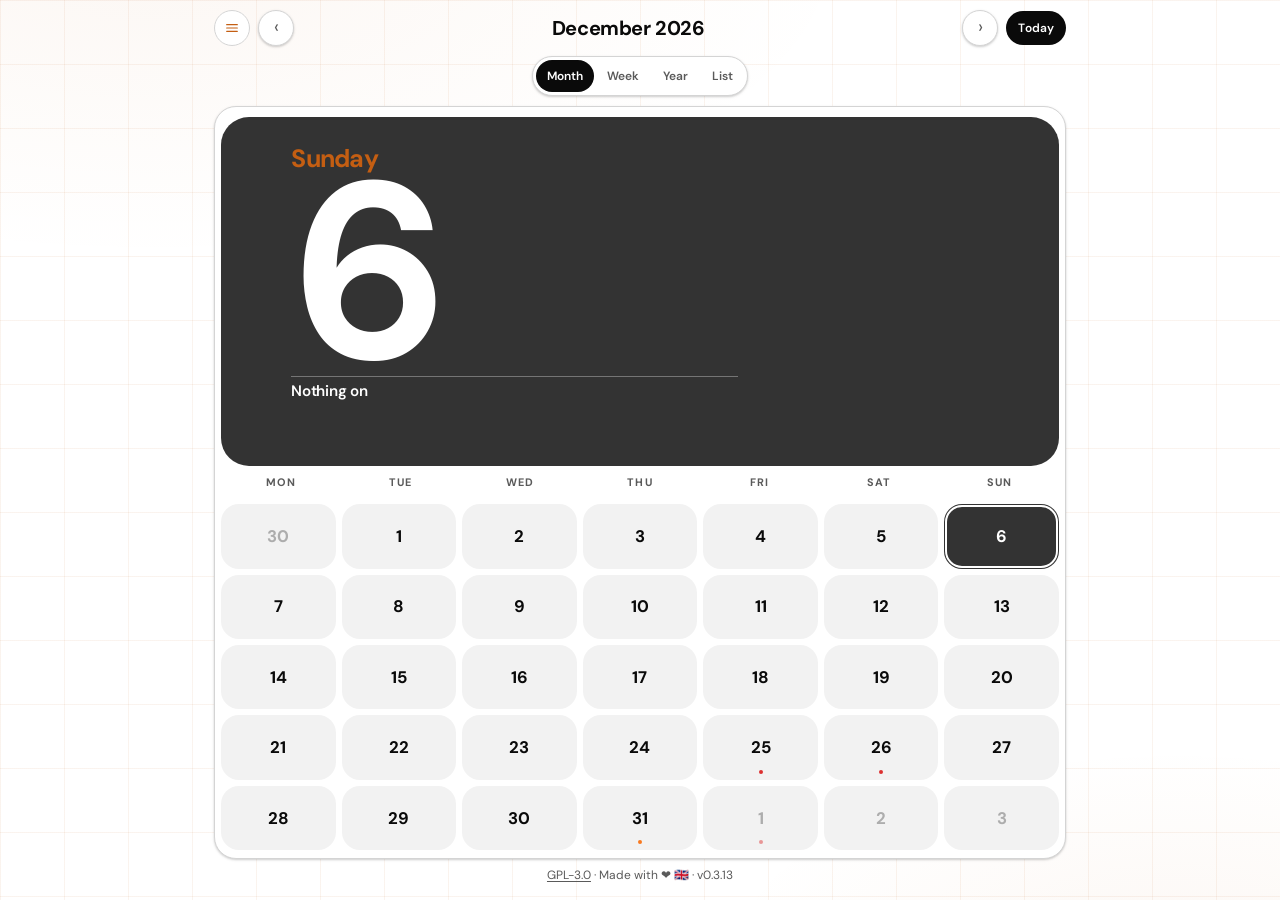
==== commit ac2dee2b: "Release 0.3.13: Today deck, menu cards, day/night only. Co-authored-by: Cursor <cursoragent@cursor.c" ====
--- a/index.html
+++ b/index.html
@@ -24,9 +24,9 @@
 <link rel="apple-touch-icon" href="icon-192.png">
 <script src="src/theme-boot.js"></script>
 <!-- Base palette first: app.css and calendar/theme.css both build on it. -->
-<link rel="stylesheet" href="seclusa-base.css?v=0.3.12">
-<link rel="stylesheet" href="app.css?v=0.3.12">
-<link rel="stylesheet" href="calendar/theme.css?v=0.3.12">
+<link rel="stylesheet" href="seclusa-base.css?v=0.3.13">
+<link rel="stylesheet" href="app.css?v=0.3.13">
+<link rel="stylesheet" href="calendar/theme.css?v=0.3.13">
 </head>
 <body class="pane-calendar">
 
@@ -58,14 +58,13 @@
             <button type="button" class="view-btn active" data-view="month" role="tab" aria-selected="true">Month</button>
             <button type="button" class="view-btn" data-view="week" role="tab" aria-selected="false">Week</button>
             <button type="button" class="view-btn" data-view="year" role="tab" aria-selected="false">Year</button>
+            <button type="button" class="view-btn" data-view="list" role="tab" aria-selected="false">List</button>
           </div>
         </div>
       </div>
 
       <div class="scrim" id="cal-scrim"></div>
-      <div class="sheet" id="sheet-cal" role="dialog" aria-modal="true" aria-label="Calendar menu" aria-hidden="true">
-        <div class="sheet-handle" aria-hidden="true"></div>
-        <h3>Calendar</h3>
+      <div class="menu-card" id="sheet-cal" role="dialog" aria-modal="true" aria-label="Menu" aria-hidden="true">
         <button type="button" class="row" id="search-btn">
           <svg viewBox="0 0 24 24"><circle cx="11" cy="11" r="7"/><path d="M20 20l-4-4"/></svg>
           <span>Search</span>
@@ -87,10 +86,27 @@
           <svg viewBox="0 0 24 24"><circle cx="12" cy="12" r="3"/><path d="M12 2v2M12 20v2M4.9 4.9l1.4 1.4M17.7 17.7l1.4 1.4M2 12h2M20 12h2M4.9 19.1l1.4-1.4M17.7 6.3l1.4-1.4"/></svg>
           <span>Settings</span>
         </button>
+        <button type="button" class="row" id="theme-toggle" aria-pressed="false" title="Theme settings" aria-haspopup="dialog" aria-controls="sheet-theme">
+          <svg viewBox="0 0 24 24" aria-hidden="true"><path d="M21 14.5A8.5 8.5 0 0 1 9.5 3 7 7 0 1 0 21 14.5z"/></svg>
+          <span id="theme-toggle-label">Theme</span>
+        </button>
+        <button type="button" class="row" id="nav-backup" aria-haspopup="dialog" aria-controls="sheet-backup">
+          <svg viewBox="0 0 24 24" aria-hidden="true"><path d="M12 3v12"/><path d="M8 11l4 4 4-4"/><path d="M4 17v2a1 1 0 0 0 1 1h14a1 1 0 0 0 1-1v-2"/></svg>
+          <span>Backup</span>
+        </button>
+        <button type="button" class="row" id="nav-about" aria-haspopup="dialog" aria-controls="sheet-about">
+          <svg viewBox="0 0 24 24" aria-hidden="true"><circle cx="12" cy="12" r="9"/><path d="M12 10v6M12 7h.01"/></svg>
+          <span>About</span>
+        </button>
       </div>
 
       <div id="calendar">
         <div id="month-view" role="region" aria-label="Calendar">
+          <button type="button" id="month-deck" class="month-deck" aria-label="Selected day">
+            <span id="month-deck-weekday" class="month-deck-weekday"></span>
+            <span id="month-deck-num" class="month-deck-num"></span>
+            <span id="month-deck-next" class="month-deck-next"></span>
+          </button>
           <div id="weekday-header"></div>
           <div id="days-grid" role="grid" aria-label="Calendar grid"></div>
         </div>
@@ -98,6 +114,15 @@
         <div id="year-view" class="hidden"></div>
         <div id="month-events-list" class="hidden"></div>
       </div>
+
+      <footer class="site-foot">
+        <p class="made-with">
+          <a href="https://github.com/ambr3/calendar" target="_blank" rel="noopener noreferrer">GPL-3.0</a>
+          · Made with <span class="heart" role="img" aria-label="love">❤️</span>
+          <span class="flag" role="img" aria-label="United Kingdom">🇬🇧</span>
+          · v0.3.13
+        </p>
+      </footer>
 
       <div id="search-overlay" class="hidden" role="dialog" aria-label="Search" aria-modal="true">
         <div class="search-box">
@@ -180,13 +205,6 @@
             <h4>General</h4>
             <label for="app-name-input">App Name</label>
             <input type="text" id="app-name-input" placeholder="Seclusa Calendar" maxlength="30" autocomplete="off" />
-            <label for="week-start-select">Week starts on</label>
-            <div class="select-wrapper">
-              <select id="week-start-select">
-                <option value="0">Sunday</option>
-                <option value="1">Monday</option>
-              </select>
-            </div>
             <label for="lang-select">Language</label>
             <div class="select-wrapper">
               <select id="lang-select">
@@ -210,7 +228,7 @@
               <button id="clear-all-data-btn" class="danger">Delete all calendar data</button>
             </div>
             <p class="settings-hint">
-              Use the <strong>Backup</strong> tab in the bottom bar to export or restore events.
+              Use <strong>Backup</strong> in the menu to export or restore events.
               Clearing site data deletes everything on this device.
             </p>
           </div>
@@ -465,11 +483,10 @@
 <div class="scrim" id="scrim"></div>
 
 <div class="sheet" id="sheet-about" role="dialog" aria-modal="false" aria-label="About" aria-hidden="true">
-  <div class="sheet-handle" aria-hidden="true"></div>
   <h3>About</h3>
   <div class="about-body">
     <p class="about-title">Seclusa Calendar</p>
-    <p class="about-version">Version 0.3.12</p>
+    <p class="about-version">Version 0.3.13</p>
     <p>A private calendar. Everything stays on this device — no accounts, no tracking, no servers.</p>
     <h4>Licence</h4>
     <p><strong>GPL-3.0.</strong> Source: <a href="https://github.com/ambr3/calendar" target="_blank" rel="noopener noreferrer">github.com/ambr3/calendar</a>.
@@ -479,12 +496,11 @@
     <p>No analytics, cookies, or network calls for your events after the app shell is loaded.</p>
     <h4>Backup</h4>
     <p class="about-warn"><strong>Back up regularly.</strong> Everything lives only in this browser. If you clear site data, cookies, or the browser cache, <strong>all calendar events are permanently deleted</strong> and cannot be recovered without an export.</p>
-    <p>Use the <strong>Backup</strong> tab to share or save events as JSON (optional encryption) or iCalendar (.ics).</p>
+    <p>Use <strong>Backup</strong> in the menu to share or save events as JSON (optional encryption) or iCalendar (.ics).</p>
   </div>
 </div>
 
 <div class="sheet" id="sheet-theme" role="dialog" aria-modal="false" aria-label="Theme" aria-hidden="true">
-  <div class="sheet-handle" aria-hidden="true"></div>
   <h3>Theme</h3>
   <p class="note">Mode</p>
   <div class="theme-mode-row" role="group" aria-label="Colour mode">
@@ -492,27 +508,9 @@
     <button type="button" class="theme-chip" data-theme-opt="light" role="menuitemradio" aria-checked="false">Light</button>
     <button type="button" class="theme-chip" data-theme-opt="dark" role="menuitemradio" aria-checked="false">Dark</button>
   </div>
-  <p class="note">Background</p>
-  <div class="theme-swatches" role="group" aria-label="Background style">
-    <button type="button" class="theme-swatch" data-bg-opt="grid" aria-label="Lines" title="Orange lines" role="menuitemradio" aria-checked="false"></button>
-    <button type="button" class="theme-swatch" data-bg-opt="blue" aria-label="Blue" role="menuitemradio" aria-checked="false"></button>
-    <button type="button" class="theme-swatch" data-bg-opt="lightblue" aria-label="Light blue" role="menuitemradio" aria-checked="false"></button>
-    <button type="button" class="theme-swatch" data-bg-opt="teal" aria-label="Teal" role="menuitemradio" aria-checked="false"></button>
-    <button type="button" class="theme-swatch" data-bg-opt="green" aria-label="Green" role="menuitemradio" aria-checked="false"></button>
-    <button type="button" class="theme-swatch" data-bg-opt="yellow" aria-label="Yellow" role="menuitemradio" aria-checked="false"></button>
-    <button type="button" class="theme-swatch" data-bg-opt="orange" aria-label="Orange" role="menuitemradio" aria-checked="false"></button>
-    <button type="button" class="theme-swatch" data-bg-opt="red" aria-label="Red" role="menuitemradio" aria-checked="false"></button>
-    <button type="button" class="theme-swatch" data-bg-opt="purple" aria-label="Purple" role="menuitemradio" aria-checked="false"></button>
-    <button type="button" class="theme-swatch" data-bg-opt="black" aria-label="Black" role="menuitemradio" aria-checked="false"></button>
-    <button type="button" class="theme-swatch" data-bg-opt="white" aria-label="White" role="menuitemradio" aria-checked="false"></button>
-    <label class="theme-swatch theme-swatch-custom" id="bg-custom-swatch" data-bg-opt="custom" title="Custom colour" aria-label="Custom colour" role="menuitemradio" aria-checked="false">
-      <input type="color" id="bg-custom-picker" value="#5faff0" aria-label="Pick a custom background colour">
-    </label>
-  </div>
 </div>
 
 <div class="sheet" id="sheet-backup" role="dialog" aria-modal="false" aria-label="Backup" aria-hidden="true">
-  <div class="sheet-handle" aria-hidden="true"></div>
   <h3>Backup</h3>
   <p class="note">A file with your events, countdowns and settings. Stored only where you save or share it.</p>
   <p class="note about-warn"><strong>Warning:</strong> clearing browser data deletes everything. Export a backup before clearing or switching devices.</p>
@@ -551,21 +549,6 @@
   </button>
 </div>
 
-<nav id="app-nav" aria-label="App">
-  <button type="button" class="app-nav-btn" id="theme-toggle" aria-pressed="false" title="Theme settings" aria-haspopup="dialog" aria-controls="sheet-theme">
-    <svg viewBox="0 0 24 24" aria-hidden="true"><path d="M21 14.5A8.5 8.5 0 0 1 9.5 3 7 7 0 1 0 21 14.5z"/></svg>
-    <span id="theme-toggle-label">Theme</span>
-  </button>
-  <button type="button" class="app-nav-btn" data-action="backup" id="nav-backup" aria-haspopup="dialog" aria-controls="sheet-backup">
-    <svg viewBox="0 0 24 24" aria-hidden="true"><path d="M12 3v12"/><path d="M8 11l4 4 4-4"/><path d="M4 17v2a1 1 0 0 0 1 1h14a1 1 0 0 0 1-1v-2"/></svg>
-    <span>Backup</span>
-  </button>
-  <button type="button" class="app-nav-btn" data-action="about" id="nav-about" aria-haspopup="dialog" aria-controls="sheet-about">
-    <svg viewBox="0 0 24 24" aria-hidden="true"><circle cx="12" cy="12" r="9"/><path d="M12 10v6M12 7h.01"/></svg>
-    <span>About</span>
-  </button>
-</nav>
-
 <input type="file" id="backup-file-input" accept="application/json,.json,.enc.json,text/calendar,.ics" hidden>
 
 <script src="src/seclusa-backup.js"></script>
--- a/app.css
+++ b/app.css
@@ -77,50 +77,37 @@
 }
 
 /* ---------- app shell ---------- */
-html,body{height:100%}
-:root{--app-nav-h:calc(72px + env(safe-area-inset-bottom, 0px))}
+html,body{height:100%;min-height:100dvh}
+:root{--app-nav-h:env(safe-area-inset-bottom, 0px)}
 body{
-  display:flex;flex-direction:column;min-height:100%;
-  padding-bottom:var(--app-nav-h);
+  display:flex;flex-direction:column;min-height:100dvh;
+  padding-bottom:0;
 }
 .app-pane{flex:1;min-height:0;position:relative}
 #pane-calendar[hidden]{display:none !important}
 #pane-calendar:not([hidden]){
-  display:flex;flex-direction:column;min-height:0;max-height:100%;overflow:hidden;
+  display:flex;flex-direction:column;flex:1 1 auto;min-height:0;max-height:none;overflow:hidden;
 }
-
-#app-nav{
-  position:fixed;left:0;right:0;bottom:0;z-index:25;
-  display:flex;gap:4px;justify-content:center;
-  min-height:var(--app-nav-h);
-  padding:6px 12px calc(6px + env(safe-area-inset-bottom, 0px));
-  background:var(--surface);border-top:1px solid var(--border);
-}
-#app-nav .app-nav-btn{
-  flex:1;max-width:140px;display:flex;flex-direction:column;align-items:center;gap:2px;
-  padding:8px 4px;border-radius:var(--radius);color:var(--text-dim);font-size:11px;font-weight:500;
-}
-#app-nav .app-nav-btn svg{
-  width:22px;height:22px;fill:none;stroke:currentColor;stroke-width:2;stroke-linecap:round;stroke-linejoin:round;
-}
-#app-nav .app-nav-btn:hover{background:var(--surface-2);color:var(--text)}
-#app-nav .app-nav-btn[aria-current=page]{color:var(--accent)}
 
 /* ---------- panels, dialogs ---------- */
 .scrim{position:fixed;inset:0;z-index:40;background:rgba(0,0,0,.45);opacity:0;pointer-events:none;transition:opacity .15s}
 .scrim.open{opacity:1;pointer-events:auto}
 .sheet{
-  position:fixed;left:0;right:0;bottom:0;z-index:50;background:var(--surface);
-  border-radius:20px 20px 0 0;padding:6px 10px calc(12px + env(safe-area-inset-bottom));
-  transform:translateY(100%);visibility:hidden;max-height:85vh;overflow-y:auto;
-  transition:transform .2s cubic-bezier(.2,.8,.2,1), visibility 0s linear .2s;
-  box-shadow:0 -8px 32px rgba(0,0,0,.22);
-  border:1px solid var(--border);border-bottom:none;
+  position:fixed;left:50%;right:auto;bottom:auto;top:50%;z-index:50;
+  width:min(440px, calc(100vw - 24px));
+  background:var(--surface);
+  border-radius:22px;padding:8px 10px 14px;
+  transform:translate(-50%, -46%) scale(.96);
+  opacity:0;visibility:hidden;pointer-events:none;
+  max-height:min(85vh, 85dvh);overflow-y:auto;
+  transition:opacity .15s, transform .15s, visibility 0s linear .15s;
+  box-shadow:0 16px 40px rgba(0,0,0,.28);
+  border:1px solid var(--border);
 }
-.sheet.open{transform:none;visibility:visible;transition:transform .2s cubic-bezier(.2,.8,.2,1), visibility 0s}
-.sheet-handle{
-  width:36px;height:4px;border-radius:999px;background:var(--border);
-  margin:4px auto 10px;
+.sheet.open{
+  transform:translate(-50%, -50%) scale(1);
+  opacity:1;visibility:visible;pointer-events:auto;
+  transition:opacity .15s, transform .15s, visibility 0s;
 }
 .sheet h3{
   margin:2px 14px 8px;font-size:12px;font-weight:700;color:var(--text-dim);
@@ -151,42 +138,6 @@
 }
 .theme-chip.active,.theme-chip[aria-checked=true]{
   background:var(--accent);color:var(--accent-text);border-color:var(--accent);
-}
-.theme-swatches{display:flex;flex-wrap:wrap;gap:10px;padding:4px 14px 16px}
-.theme-swatch{
-  width:36px;height:36px;border-radius:999px;border:2px solid var(--border-strong);
-  background:var(--swatch,#888);padding:0;cursor:pointer;flex:none;
-}
-.theme-swatch[data-bg-opt=grid]{
-  background:
-    linear-gradient(rgba(196,94,18,.4) 1px,transparent 1px),
-    linear-gradient(90deg,rgba(196,94,18,.4) 1px,transparent 1px),
-    radial-gradient(circle at 30% 30%,rgba(196,94,18,.35),transparent 65%),
-    #1a1a1a;
-  background-size:7px 7px,7px 7px,auto,auto;
-}
-.theme-swatch[data-bg-opt=blue]{--swatch:#3b82f6}
-.theme-swatch[data-bg-opt=lightblue]{--swatch:#7dd3fc}
-.theme-swatch[data-bg-opt=teal]{--swatch:#14b8a6}
-.theme-swatch[data-bg-opt=green]{--swatch:#22c55e}
-.theme-swatch[data-bg-opt=yellow]{--swatch:#facc15}
-.theme-swatch[data-bg-opt=orange]{--swatch:#f97316}
-.theme-swatch[data-bg-opt=red]{--swatch:#ef4444}
-.theme-swatch[data-bg-opt=purple]{--swatch:#a855f7}
-.theme-swatch[data-bg-opt=black]{--swatch:#0a0a0a}
-.theme-swatch[data-bg-opt=white]{--swatch:#ffffff}
-.theme-swatch[aria-checked=true],.theme-swatch.active{
-  border-color:var(--text);
-  box-shadow:0 0 0 2px var(--surface),0 0 0 4px var(--text);
-}
-.theme-swatch-custom{
-  position:relative;overflow:hidden;
-  background:
-    radial-gradient(circle at center,var(--swatch,var(--bg-custom,#5faff0)) 54%,transparent 56%),
-    conic-gradient(from 0deg,#f44,#fd0,#4d4,#0df,#44f,#d0f,#f44);
-}
-.theme-swatch-custom input[type=color]{
-  position:absolute;inset:0;width:100%;height:100%;padding:0;border:0;opacity:0;cursor:pointer;
 }
 .about-body{padding:4px 14px 12px;color:var(--text-dim);font-size:14px;line-height:1.55}
 .about-body .about-title{color:var(--text);font-size:17px;font-weight:700;margin:0 0 4px}
@@ -239,10 +190,3 @@
 .vault-state.on .dot{background:var(--ok)}
 .sr{position:absolute;width:1px;height:1px;overflow:hidden;clip:rect(0 0 0 0);white-space:nowrap}
 
-@media (min-width:700px){
-  .sheet{left:50%;right:auto;bottom:auto;top:50%;transform:translate(-50%,-46%) scale(.96);
-    width:min(440px,92vw);border-radius:14px;opacity:0;visibility:hidden;pointer-events:none;
-    transition:opacity .15s,transform .15s,visibility 0s linear .15s}
-  .sheet.open{transform:translate(-50%,-50%) scale(1);opacity:1;visibility:visible;pointer-events:auto;
-    transition:opacity .15s,transform .15s,visibility 0s}
-}
--- a/calendar/theme.css
+++ b/calendar/theme.css
@@ -27,8 +27,9 @@
    The three blocks below used to carry three copies of the same hex values.
    They now only say which theme is in force; the tokens follow. */
 #pane-calendar {
-  height: 100%;
-  max-height: 100%;
+  flex: 1 1 auto;
+  height: auto;
+  max-height: none;
   min-height: 0;
   font-family: var(--font-body);
   color: var(--text);
@@ -96,7 +97,30 @@
   overflow: hidden;
   max-width: 560px;
   margin: 0 auto;
-  padding: 0 12px 8px;
+  padding: 0 12px 0;
+}
+
+#pane-calendar .site-foot {
+  flex: 0 0 auto;
+  padding: 8px 0 calc(8px + env(safe-area-inset-bottom));
+  text-align: center;
+}
+
+#pane-calendar .made-with {
+  margin: 0;
+  font-size: 12px;
+  line-height: 1.4;
+  color: var(--text-dim);
+}
+
+#pane-calendar .made-with a {
+  color: inherit;
+  text-decoration: underline;
+  text-underline-offset: 2px;
+}
+
+#pane-calendar .made-with a:hover {
+  color: var(--text);
 }
 
 /* ===== HEADER ===== */
@@ -160,14 +184,24 @@
 }
 
 #pane-calendar #btn-cal-menu {
-  color: var(--text);
-  background: var(--glass);
+  width: 36px;
+  height: 36px;
+  min-width: 36px;
+  padding: 0;
+  border-radius: 999px;
+  color: var(--warm);
+  background: var(--surface);
   border-color: var(--glass-border);
-  box-shadow: var(--shadow-sm);
+  box-shadow: none;
+}
+#pane-calendar #btn-cal-menu svg {
+  width: 16px;
+  height: 16px;
+  stroke-width: 1.75;
 }
 
 #pane-calendar #btn-cal-menu[aria-expanded='true'] {
-  color: var(--primary);
+  color: var(--warm);
   border-color: color-mix(in srgb, var(--primary) 45%, var(--glass-border));
   background: color-mix(in srgb, var(--primary) 14%, var(--glass));
 }
@@ -198,38 +232,80 @@
   color: var(--on-primary);
 }
 
-#pane-calendar #sheet-cal,
 #pane-calendar #cal-scrim {
-  /* Sheets live inside the pane; keep them above calendar chrome. */
   position: fixed;
-}
-#pane-calendar #cal-scrim {
   z-index: 45;
+  background: transparent;
 }
 #pane-calendar #sheet-cal {
+  position: fixed;
+  top: calc(env(safe-area-inset-top, 0px) + 58px);
+  left: 10px;
+  right: auto;
+  bottom: auto;
   z-index: 55;
-  color: var(--text);
-  background: var(--glass-strong);
-  border-color: var(--glass-border);
-}
-#pane-calendar #sheet-cal h3 {
-  color: var(--text-muted);
+  width: min(248px, calc(100vw - 20px));
+  max-height: min(70vh, 460px);
+  margin: 0;
+  padding: 6px;
+  display: flex;
+  flex-direction: column;
+  overflow-y: auto;
+  color: var(--text);
+  background: var(--surface);
+  border: 1px solid var(--border);
+  border-radius: 16px;
+  box-shadow: 0 16px 40px rgba(0, 0, 0, 0.28);
+  transform: none;
+  visibility: hidden;
+  opacity: 0;
+  pointer-events: none;
+  transition: opacity 0.15s ease, visibility 0s linear 0.15s;
+}
+#pane-calendar #sheet-cal.open {
+  visibility: visible;
+  opacity: 1;
+  pointer-events: auto;
+  transform: none;
+  transition: opacity 0.15s ease, visibility 0s;
+}
+#pane-calendar #sheet-cal button.row {
+  display: flex;
+  align-items: center;
+  gap: 12px;
+  width: 100%;
+  padding: 11px 12px;
+  border-radius: 10px;
+  text-align: left;
+  font-weight: 500;
+  color: var(--text);
+}
+#pane-calendar #sheet-cal button.row svg {
+  width: 20px;
+  height: 20px;
+  flex: none;
+  fill: none;
+  stroke: currentColor;
+  stroke-width: 2;
+  stroke-linecap: round;
+  stroke-linejoin: round;
 }
 #pane-calendar #sheet-cal button.row:hover {
-  background: var(--glass-faint);
+  background: var(--surface-2);
 }
 #pane-calendar #sheet-cal button.row.active {
   background: color-mix(in srgb, var(--primary) 14%, transparent);
   color: var(--primary);
 }
 #pane-calendar #sheet-cal button.row svg {
-  color: var(--text-secondary);
+  color: var(--text-dim);
 }
 #pane-calendar #sheet-cal button.row.active svg {
   color: var(--primary);
 }
 #pane-calendar #sheet-cal .sep {
-  background: var(--glass-border);
+  background: var(--border);
+  margin: 4px 8px;
 }
 
 /* ===== TOOLBAR / VIEW SWITCH ===== */
@@ -267,7 +343,7 @@
   font-size: 12px;
   font-weight: 600;
   line-height: 1;
-  padding: 8px 14px;
+  padding: 8px 11px;
   min-height: 32px;
   border-radius: 999px;
   cursor: pointer;
@@ -297,19 +373,114 @@
   -webkit-backdrop-filter: var(--blur);
   backdrop-filter: var(--blur);
   border: 1px solid var(--glass-border);
-  border-radius: var(--radius);
+  border-radius: 22px;
   box-shadow:
     var(--shadow-md),
     inset 0 1px 0 rgba(255, 255, 255, 0.5);
   padding: 10px 6px 8px;
 }
 
+#calendar[data-view="month"] {
+  overflow: hidden;
+}
+
 #month-view {
-  flex: 1 1 0;
+  flex: 1 1 auto;
   min-height: 0;
   display: flex;
   flex-direction: column;
   overflow: hidden;
+  gap: 8px;
+}
+
+.month-deck {
+  appearance: none;
+  container-type: size;
+  flex: 1 1 50%;
+  min-height: 0;
+  margin: 0;
+  padding: 3.2cqh 5.5cqw 2.4cqh;
+  display: flex;
+  flex-direction: column;
+  justify-content: flex-start;
+  align-items: flex-start;
+  gap: 0;
+  border: none;
+  border-radius: 28px;
+  background: var(--primary);
+  color: var(--on-primary);
+  text-align: left;
+  font: inherit;
+  cursor: pointer;
+  overflow: hidden;
+}
+
+.month-deck-weekday {
+  flex: 0 0 auto;
+  font-size: 8.4cqh;
+  font-weight: 700;
+  letter-spacing: -0.03em;
+  line-height: 1;
+  text-transform: none;
+  color: var(--warm);
+}
+
+.month-deck-num {
+  flex: 0 0 auto;
+  margin-top: 0.8cqh;
+  font-size: min(98cqw, 84cqh);
+  font-weight: 800;
+  line-height: 0.8;
+  letter-spacing: -0.04em;
+}
+
+.month-deck-next {
+  flex: 0 0 auto;
+  margin-top: 0.6cqh;
+  padding-top: 1.8cqh;
+  width: 64%;
+  border-top: 1px solid color-mix(in srgb, currentColor 32%, transparent);
+  font-size: max(0.95rem, 4.8cqh);
+  font-weight: 600;
+  letter-spacing: -0.02em;
+  line-height: 1.2;
+  max-width: 100%;
+  overflow: hidden;
+  text-overflow: ellipsis;
+  white-space: nowrap;
+}
+
+/* Night mode accent is pure white. Ease it so the day panel is not glaring. */
+#pane-calendar[data-theme='dark'] .month-deck,
+#pane-calendar[data-theme='dark'] .day-cell.today,
+#pane-calendar[data-theme='dark'] .day-cell.today:hover,
+#pane-calendar[data-theme='dark'] .day-cell.today.selected {
+  background: #bdbdbd;
+}
+
+@media (prefers-color-scheme: dark) {
+  #pane-calendar:not([data-theme='light']) .month-deck,
+  #pane-calendar:not([data-theme='light']) .day-cell.today,
+  #pane-calendar:not([data-theme='light']) .day-cell.today:hover,
+  #pane-calendar:not([data-theme='light']) .day-cell.today.selected {
+    background: #bdbdbd;
+  }
+}
+
+#pane-calendar[data-theme='light'] .month-deck,
+#pane-calendar[data-theme='light'] .day-cell.today,
+#pane-calendar[data-theme='light'] .day-cell.today:hover,
+#pane-calendar[data-theme='light'] .day-cell.today.selected {
+  background: #333333;
+}
+
+@media (prefers-color-scheme: light) {
+  #pane-calendar:not([data-theme='dark']) .month-deck,
+  #pane-calendar:not([data-theme='dark']) .day-cell.today,
+  #pane-calendar:not([data-theme='dark']) .day-cell.today:hover,
+  #pane-calendar:not([data-theme='dark']) .day-cell.today.selected {
+    background: #333333;
+  }
 }
 
 #weekday-header {
@@ -329,50 +500,54 @@
 }
 
 #days-grid {
-  flex: 1 1 0;
+  flex: 1 1 50%;
   min-height: 0;
   overflow: hidden;
   display: grid;
   grid-template-columns: repeat(7, 1fr);
-  grid-template-rows: repeat(6, minmax(0, 1fr));
-  gap: 3px;
+  grid-auto-rows: minmax(0, 1fr);
+  gap: 6px;
 }
 
 /* ===== DAY CELLS ===== */
 .day-cell {
+  position: relative;
   display: flex;
   flex-direction: column;
   align-items: center;
   justify-content: center;
   min-height: 0;
-  padding: 2px 1px;
-  border-radius: var(--radius-sm);
+  height: auto;
+  padding: 0;
+  border-radius: 18px;
   border: 1px solid transparent;
   background: var(--glass-faint);
   cursor: pointer;
-  transition: all 0.15s ease;
+  transition: background 0.15s ease, border-color 0.15s ease;
   overflow: hidden;
 }
 
 .day-cell:hover {
   background: var(--glass-strong);
-  border-color: var(--glass-border);
-  transform: translateY(-1px);
-  box-shadow: var(--shadow-sm);
-}
-
-.day-cell:hover .day-number {
-  transform: scale(1.14);
-}
-
-.day-cell.other-month {
-  opacity: 0.22;
+}
+
+.day-cell.other-month .day-number {
+  color: var(--text-muted);
+  opacity: 0.45;
+}
+
+.day-cell.other-month .date-highlight {
+  opacity: 0.45;
 }
 
 .day-cell.today {
-  background: var(--primary-grad);
+  background: var(--primary);
   border-color: transparent;
-  box-shadow: var(--accent-glow);
+  box-shadow: none;
+}
+
+.day-cell.today:hover {
+  background: var(--primary);
 }
 
 .day-cell.today .day-number {
@@ -381,44 +556,48 @@
 }
 
 .day-cell.selected {
-  background: var(--primary-dim);
   border-color: var(--primary);
+  box-shadow: inset 0 0 0 1px var(--primary);
 }
 
 .day-cell.today.selected {
-  background: var(--primary-grad);
-  box-shadow:
-    0 0 0 2px var(--glass-strong),
-    0 0 0 4px var(--primary),
-    var(--accent-glow);
+  background: var(--primary);
+  border-color: transparent;
+  box-shadow: inset 0 0 0 2px var(--on-primary);
 }
 
 .day-number {
-  font-size: clamp(0.72rem, 2.6vw, 0.9rem);
+  font-size: clamp(0.85rem, 3.5vw, 1.05rem);
   font-weight: 700;
-  line-height: 1.15;
-  color: var(--text);
-  transition: transform 0.14s ease;
+  line-height: 1;
+  color: var(--text);
 }
 
 .date-highlight {
-  width: 60%;
-  max-width: 44px;
-  min-width: 12px;
+  position: absolute;
+  left: 50%;
+  bottom: 5px;
+  width: 4px;
   height: 4px;
-  border-radius: 999px;
-  margin: 2px auto 0;
+  min-width: 0;
+  max-width: none;
+  border-radius: 50%;
+  margin: 0;
+  transform: translateX(-50%);
   flex-shrink: 0;
   opacity: 0.95;
 }
 
+.day-cell.today .date-highlight {
+  background: var(--on-primary) !important;
+}
+
 /* ===== BOTTOM PANELS ===== */
 #holidays-panel,
-#event-panel,
 #countdowns-panel,
 #birthdays-panel {
   position: fixed;
-  bottom: var(--app-nav-h, 72px);
+  bottom: var(--app-nav-h, 0px);
   left: 50%;
   transform: translateX(-50%);
   width: 100%;
@@ -432,20 +611,35 @@
   padding: 0 24px 16px;
   box-shadow: var(--shadow-lg);
   z-index: 30;
-  max-height: calc(62vh - var(--app-nav-h, 72px));
-  max-height: calc(62dvh - var(--app-nav-h, 72px));
+  max-height: calc(62vh - var(--app-nav-h, 0px));
+  max-height: calc(62dvh - var(--app-nav-h, 0px));
   overflow-y: auto;
 }
 
 [data-theme='dark'] #holidays-panel,
-[data-theme='dark'] #event-panel,
 [data-theme='dark'] #countdowns-panel,
 #birthdays-panel {
   background: var(--glass-strong);
 }
 
+#event-panel {
+  position: fixed;
+  top: 50%;
+  left: 50%;
+  bottom: auto;
+  transform: translate(-50%, -50%);
+  width: min(340px, calc(100vw - 24px));
+  max-height: min(70vh, 480px);
+  background: var(--surface);
+  border-radius: 16px;
+  border: 1px solid var(--border);
+  padding: 4px 16px 16px;
+  box-shadow: 0 16px 40px rgba(0, 0, 0, 0.28);
+  z-index: 60;
+  overflow-y: auto;
+}
+
 #holidays-panel::before,
-#event-panel::before,
 #countdowns-panel::before,
 #birthdays-panel::before {
   content: '';
@@ -797,15 +991,15 @@
 
 /* ===== MONTH EVENTS LIST ===== */
 #month-events-list {
-  flex: 0 1 auto;
+  flex: 1 1 auto;
   min-height: 0;
-  max-height: min(32vh, 220px);
+  max-height: none;
   overflow-x: hidden;
   overflow-y: auto;
   -webkit-overflow-scrolling: touch;
   overscroll-behavior: contain;
-  margin-top: 8px;
-  border-top: 1px solid var(--glass-border);
+  margin-top: 0;
+  border-top: none;
   padding-top: 2px;
   padding-bottom: 4px;
 }
@@ -943,7 +1137,7 @@
 #settings-modal {
   position: fixed;
   inset: 0;
-  bottom: var(--app-nav-h, 72px);
+  bottom: var(--app-nav-h, 0px);
   background: var(--overlay);
   -webkit-backdrop-filter: blur(6px);
   backdrop-filter: blur(6px);
@@ -1400,7 +1594,10 @@
   }
 }
 
-#event-panel:not(.hidden),
+#event-panel:not(.hidden) {
+  animation: fadeIn 0.15s ease;
+}
+
 #holidays-panel:not(.hidden),
 #countdowns-panel:not(.hidden),
 #birthdays-panel:not(.hidden) {
@@ -2019,7 +2216,7 @@
     font-size: 1.05rem;
   }
   #pane-calendar .view-btn {
-    padding: 7px 10px;
+    padding: 7px 8px;
     font-size: 11px;
     min-height: 30px;
   }
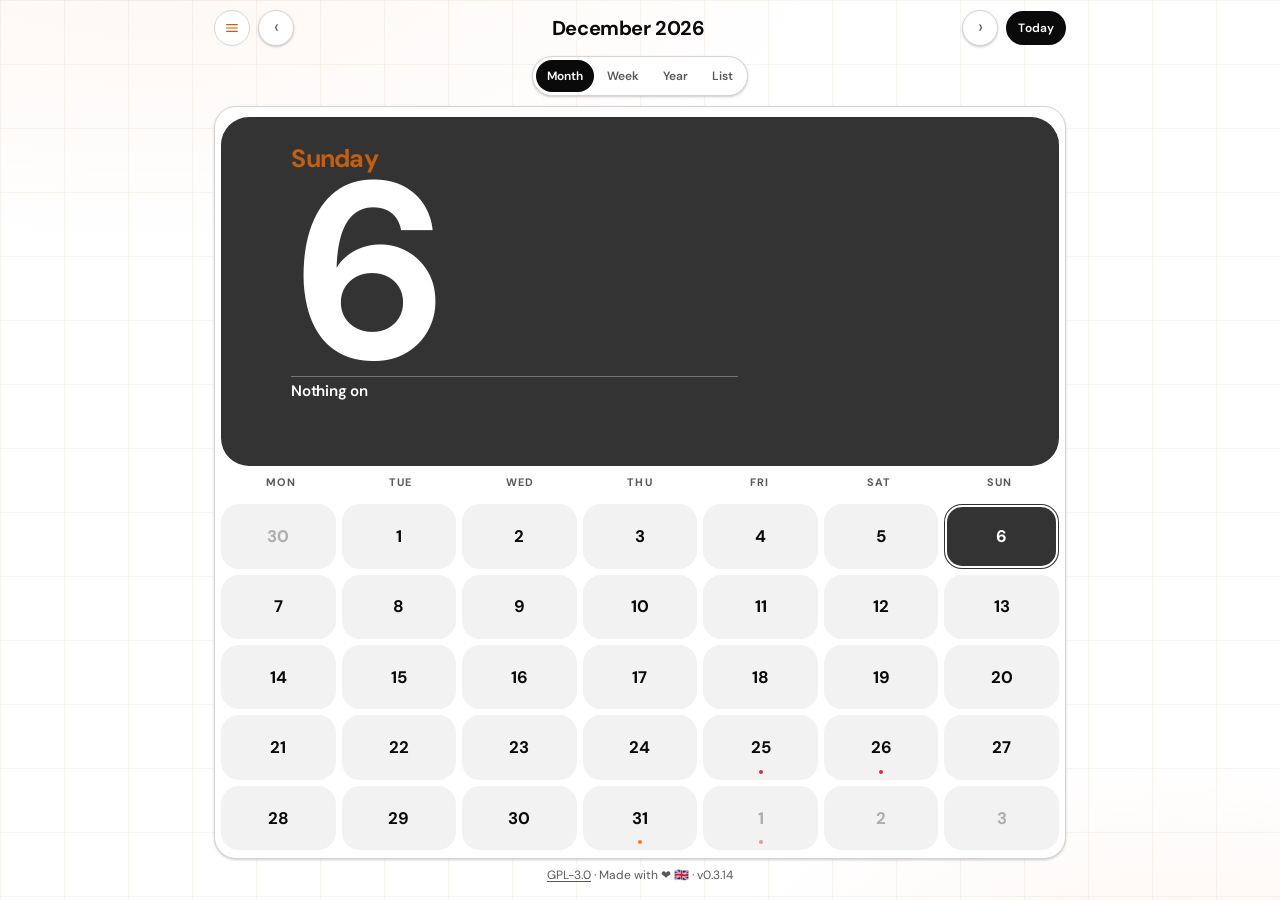
==== commit 0bc9885a: "Release 0.3.14: Fix span export, merge cap, and week overlap. Co-authored-by: Cursor <cursoragent@cu" ====
--- a/index.html
+++ b/index.html
@@ -24,9 +24,9 @@
 <link rel="apple-touch-icon" href="icon-192.png">
 <script src="src/theme-boot.js"></script>
 <!-- Base palette first: app.css and calendar/theme.css both build on it. -->
-<link rel="stylesheet" href="seclusa-base.css?v=0.3.13">
-<link rel="stylesheet" href="app.css?v=0.3.13">
-<link rel="stylesheet" href="calendar/theme.css?v=0.3.13">
+<link rel="stylesheet" href="seclusa-base.css?v=0.3.14">
+<link rel="stylesheet" href="app.css?v=0.3.14">
+<link rel="stylesheet" href="calendar/theme.css?v=0.3.14">
 </head>
 <body class="pane-calendar">
 
@@ -120,7 +120,7 @@
           <a href="https://github.com/ambr3/calendar" target="_blank" rel="noopener noreferrer">GPL-3.0</a>
           · Made with <span class="heart" role="img" aria-label="love">❤️</span>
           <span class="flag" role="img" aria-label="United Kingdom">🇬🇧</span>
-          · v0.3.13
+          · v0.3.14
         </p>
       </footer>
 
@@ -486,7 +486,7 @@
   <h3>About</h3>
   <div class="about-body">
     <p class="about-title">Seclusa Calendar</p>
-    <p class="about-version">Version 0.3.13</p>
+    <p class="about-version">Version 0.3.14</p>
     <p>A private calendar. Everything stays on this device — no accounts, no tracking, no servers.</p>
     <h4>Licence</h4>
     <p><strong>GPL-3.0.</strong> Source: <a href="https://github.com/ambr3/calendar" target="_blank" rel="noopener noreferrer">github.com/ambr3/calendar</a>.
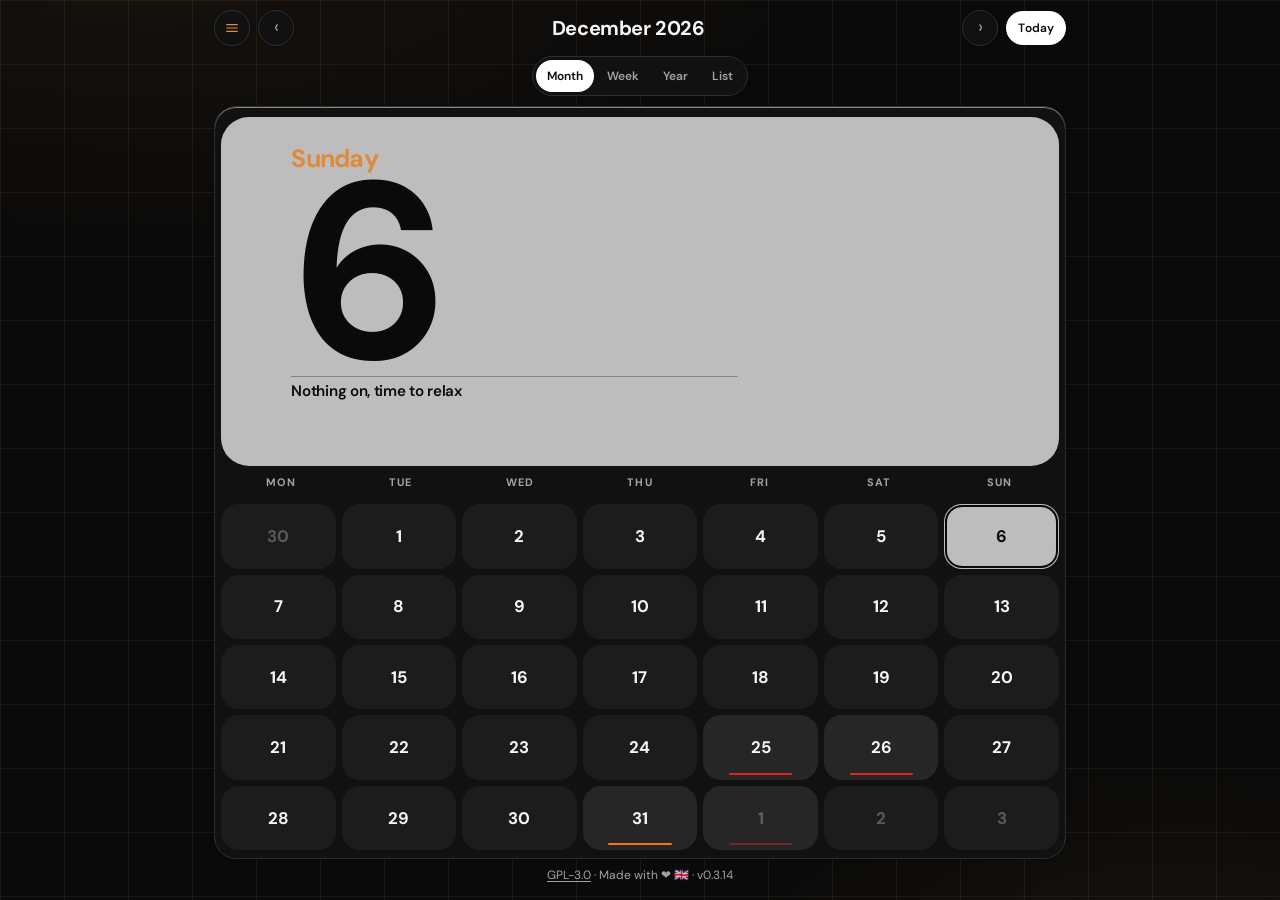
==== commit 130ed0cb: "Put settings in centered cards and mark busy days with a line. Dark is the default, light mode is qu" ====
--- a/index.html
+++ b/index.html
@@ -1,5 +1,5 @@
 <!DOCTYPE html>
-<html lang="en" data-theme="light">
+<html lang="en" data-theme="dark">
 <head>
 <meta charset="utf-8">
 <meta name="viewport" content="width=device-width, initial-scale=1, viewport-fit=cover">
@@ -11,9 +11,8 @@
 <meta
   http-equiv="Permissions-Policy"
   content="camera=(), microphone=(), geolocation=(), payment=(), usb=(), midi=(), serial=(), display-capture=(), accelerometer=(), gyroscope=(), magnetometer=(), idle-detection=(), screen-wake-lock=()">
-<meta name="theme-color" content="#ffffff" media="(prefers-color-scheme: light)">
-<meta name="theme-color" content="#0a0a0a" media="(prefers-color-scheme: dark)">
-<meta name="color-scheme" content="light dark">
+<meta name="theme-color" content="#0a0a0a">
+<meta name="color-scheme" content="dark">
 <meta name="apple-mobile-web-app-capable" content="yes">
 <meta name="mobile-web-app-capable" content="yes">
 <meta name="apple-mobile-web-app-status-bar-style" content="black">
@@ -65,13 +64,10 @@
 
       <div class="scrim" id="cal-scrim"></div>
       <div class="menu-card" id="sheet-cal" role="dialog" aria-modal="true" aria-label="Menu" aria-hidden="true">
+        <p class="menu-label">Calendar</p>
         <button type="button" class="row" id="search-btn">
           <svg viewBox="0 0 24 24"><circle cx="11" cy="11" r="7"/><path d="M20 20l-4-4"/></svg>
           <span>Search</span>
-        </button>
-        <button type="button" class="row" id="holidays-btn">
-          <svg viewBox="0 0 24 24"><circle cx="12" cy="12" r="9"/><path d="M2 12h20M12 2a14 14 0 0 1 0 20M12 2a14 14 0 0 0 0 20"/></svg>
-          <span>Public dates</span>
         </button>
         <button type="button" class="row" id="countdowns-btn">
           <svg viewBox="0 0 24 24"><circle cx="12" cy="12" r="9"/><path d="M12 7v5l3 2"/></svg>
@@ -82,21 +78,10 @@
           <span>Birthdays</span>
         </button>
         <div class="sep"></div>
+        <p class="menu-label">App</p>
         <button type="button" class="row" id="settings-btn">
           <svg viewBox="0 0 24 24"><circle cx="12" cy="12" r="3"/><path d="M12 2v2M12 20v2M4.9 4.9l1.4 1.4M17.7 17.7l1.4 1.4M2 12h2M20 12h2M4.9 19.1l1.4-1.4M17.7 6.3l1.4-1.4"/></svg>
           <span>Settings</span>
-        </button>
-        <button type="button" class="row" id="theme-toggle" aria-pressed="false" title="Theme settings" aria-haspopup="dialog" aria-controls="sheet-theme">
-          <svg viewBox="0 0 24 24" aria-hidden="true"><path d="M21 14.5A8.5 8.5 0 0 1 9.5 3 7 7 0 1 0 21 14.5z"/></svg>
-          <span id="theme-toggle-label">Theme</span>
-        </button>
-        <button type="button" class="row" id="nav-backup" aria-haspopup="dialog" aria-controls="sheet-backup">
-          <svg viewBox="0 0 24 24" aria-hidden="true"><path d="M12 3v12"/><path d="M8 11l4 4 4-4"/><path d="M4 17v2a1 1 0 0 0 1 1h14a1 1 0 0 0 1-1v-2"/></svg>
-          <span>Backup</span>
-        </button>
-        <button type="button" class="row" id="nav-about" aria-haspopup="dialog" aria-controls="sheet-about">
-          <svg viewBox="0 0 24 24" aria-hidden="true"><circle cx="12" cy="12" r="9"/><path d="M12 10v6M12 7h.01"/></svg>
-          <span>About</span>
         </button>
       </div>
 
@@ -135,7 +120,8 @@
         </div>
       </div>
 
-      <div id="holidays-panel" class="hidden" role="dialog" aria-label="Public dates and holidays" aria-modal="true">
+      <div id="holidays-panel" class="hidden card-overlay" role="dialog" aria-label="Public dates and holidays" aria-modal="true">
+        <div class="card-sheet">
         <div class="panel-header">
           <h2>Public Dates</h2>
           <button id="close-holidays-panel" aria-label="Close">&times;</button>
@@ -148,9 +134,11 @@
           <h3 class="section-title">Country Holidays</h3>
           <div id="holidays-country-list"></div>
         </div>
-      </div>
-
-      <div id="countdowns-panel" class="hidden" role="dialog" aria-label="Countdowns" aria-modal="true">
+        </div>
+      </div>
+
+      <div id="countdowns-panel" class="hidden card-overlay" role="dialog" aria-label="Countdowns" aria-modal="true">
+        <div class="card-sheet">
         <div class="panel-header">
           <h2>Countdowns</h2>
           <button id="close-countdowns-panel" aria-label="Close">&times;</button>
@@ -182,9 +170,11 @@
             </form>
           </div>
         </div>
-      </div>
-
-      <div id="birthdays-panel" class="hidden" role="dialog" aria-label="Birthdays" aria-modal="true">
+        </div>
+      </div>
+
+      <div id="birthdays-panel" class="hidden card-overlay" role="dialog" aria-label="Birthdays" aria-modal="true">
+        <div class="card-sheet">
         <div class="panel-header">
           <h2>Birthdays</h2>
           <button id="close-birthdays-panel" aria-label="Close">&times;</button>
@@ -192,6 +182,7 @@
         <div class="panel-scroll">
           <p id="birthdays-empty" class="section-hint"></p>
           <div id="birthdays-list"></div>
+        </div>
         </div>
       </div>
 
@@ -202,7 +193,16 @@
             <button id="close-settings" aria-label="Close">&times;</button>
           </div>
           <div class="settings-section">
-            <h4>General</h4>
+            <h4>Appearance</h4>
+            <p class="settings-hint">Dark is the default. System follows this device.</p>
+            <div class="theme-mode-row" role="group" aria-label="Colour mode">
+              <button type="button" class="theme-chip" data-theme-opt="system" role="menuitemradio" aria-checked="false">System</button>
+              <button type="button" class="theme-chip" data-theme-opt="light" role="menuitemradio" aria-checked="false">Light</button>
+              <button type="button" class="theme-chip" data-theme-opt="dark" role="menuitemradio" aria-checked="true">Dark</button>
+            </div>
+          </div>
+          <div class="settings-section">
+            <h4>Calendar</h4>
             <label for="app-name-input">App Name</label>
             <input type="text" id="app-name-input" placeholder="Seclusa Calendar" maxlength="30" autocomplete="off" />
             <label for="lang-select">Language</label>
@@ -216,21 +216,29 @@
             </div>
           </div>
           <div class="settings-section">
-            <h4>Notifications</h4>
+            <h4>Public dates</h4>
+            <p class="settings-hint">Choose which holidays and marked days show on the calendar.</p>
+            <button type="button" class="row" id="holidays-btn">Public dates</button>
+          </div>
+          <div class="settings-section">
+            <h4>Reminders</h4>
             <div class="settings-row">
               <button id="reminder-permission-btn">Enable notifications</button>
             </div>
             <p class="settings-hint">Used for event reminders. Nothing is sent anywhere.</p>
+          </div>
+          <div class="settings-section">
+            <h4>Backup and about</h4>
+            <button type="button" class="row" id="nav-backup" aria-haspopup="dialog" aria-controls="sheet-backup">Backup</button>
+            <button type="button" class="row" id="nav-about" aria-haspopup="dialog" aria-controls="sheet-about">About</button>
+            <p class="settings-hint">Backup exports or restores events. About has the licence and privacy notes.</p>
           </div>
           <div class="settings-section">
             <h4>Data</h4>
             <div class="settings-row">
               <button id="clear-all-data-btn" class="danger">Delete all calendar data</button>
             </div>
-            <p class="settings-hint">
-              Use <strong>Backup</strong> in the menu to export or restore events.
-              Clearing site data deletes everything on this device.
-            </p>
+            <p class="settings-hint">This cannot be undone. Export a backup first if you need one.</p>
           </div>
         </div>
       </div>
@@ -496,17 +504,7 @@
     <p>No analytics, cookies, or network calls for your events after the app shell is loaded.</p>
     <h4>Backup</h4>
     <p class="about-warn"><strong>Back up regularly.</strong> Everything lives only in this browser. If you clear site data, cookies, or the browser cache, <strong>all calendar events are permanently deleted</strong> and cannot be recovered without an export.</p>
-    <p>Use <strong>Backup</strong> in the menu to share or save events as JSON (optional encryption) or iCalendar (.ics).</p>
-  </div>
-</div>
-
-<div class="sheet" id="sheet-theme" role="dialog" aria-modal="false" aria-label="Theme" aria-hidden="true">
-  <h3>Theme</h3>
-  <p class="note">Mode</p>
-  <div class="theme-mode-row" role="group" aria-label="Colour mode">
-    <button type="button" class="theme-chip" data-theme-opt="system" role="menuitemradio" aria-checked="false">System</button>
-    <button type="button" class="theme-chip" data-theme-opt="light" role="menuitemradio" aria-checked="false">Light</button>
-    <button type="button" class="theme-chip" data-theme-opt="dark" role="menuitemradio" aria-checked="false">Dark</button>
+    <p>Use <strong>Backup</strong> in Settings to share or save events as JSON (optional encryption) or iCalendar (.ics).</p>
   </div>
 </div>
 
--- a/app.css
+++ b/app.css
@@ -131,7 +131,15 @@
 .sheet button.row.danger svg{color:var(--danger)}
 .sheet .sep{height:1px;background:var(--border);margin:8px 10px}
 .sheet .note{padding:8px 14px;color:var(--text-dim);font-size:13px;line-height:1.5}
-.theme-mode-row{display:flex;flex-wrap:wrap;gap:8px;padding:4px 14px 12px}
+.theme-mode-row{display:flex;flex-wrap:wrap;gap:8px;padding:4px 0 8px}
+[data-theme="light"]{
+  --bg:#e4e4e4;
+  --surface:#f1f1f1;
+  --surface-2:#e8e8e8;
+  --surface-3:#dcdcdc;
+  --text:#1a1a1a;
+  --border:#c8c8c8;
+}
 .theme-chip{
   min-height:36px;padding:0 14px;border-radius:999px;border:1px solid var(--border-strong);
   background:var(--surface-2);color:var(--text);font:inherit;font-size:13px;font-weight:600;
--- a/calendar/theme.css
+++ b/calendar/theme.css
@@ -307,6 +307,14 @@
   background: var(--border);
   margin: 4px 8px;
 }
+#pane-calendar #sheet-cal .menu-label {
+  margin: 8px 12px 2px;
+  font-size: 11px;
+  font-weight: 700;
+  letter-spacing: 0.08em;
+  text-transform: uppercase;
+  color: var(--text-dim);
+}
 
 /* ===== TOOLBAR / VIEW SWITCH ===== */
 #pane-calendar #toolbar {
@@ -531,6 +539,14 @@
   background: var(--glass-strong);
 }
 
+.day-cell.has-events:not(.today) {
+  background: var(--surface-3);
+}
+
+.day-cell.has-events:not(.today):hover {
+  background: color-mix(in srgb, var(--text) 8%, var(--surface-3));
+}
+
 .day-cell.other-month .day-number {
   color: var(--text-muted);
   opacity: 0.45;
@@ -575,45 +591,41 @@
 
 .date-highlight {
   position: absolute;
-  left: 50%;
-  bottom: 5px;
-  width: 4px;
-  height: 4px;
+  left: 22%;
+  right: 22%;
+  bottom: 4px;
+  width: auto;
+  height: 2px;
   min-width: 0;
   max-width: none;
-  border-radius: 50%;
+  border-radius: 2px;
   margin: 0;
-  transform: translateX(-50%);
   flex-shrink: 0;
-  opacity: 0.95;
-}
-
-.day-cell.today .date-highlight {
-  background: var(--on-primary) !important;
-}
-
-/* ===== BOTTOM PANELS ===== */
+}
+
+/* ===== MENU CARDS ===== */
 #holidays-panel,
 #countdowns-panel,
 #birthdays-panel {
   position: fixed;
-  bottom: var(--app-nav-h, 0px);
-  left: 50%;
-  transform: translateX(-50%);
-  width: 100%;
-  max-width: 560px;
-  background: var(--glass-strong);
-  -webkit-backdrop-filter: var(--blur);
-  backdrop-filter: var(--blur);
-  border-radius: 28px 28px 0 0;
-  border: 1px solid var(--glass-border);
-  border-bottom: none;
-  padding: 0 24px 16px;
-  box-shadow: var(--shadow-lg);
-  z-index: 30;
-  max-height: calc(62vh - var(--app-nav-h, 0px));
-  max-height: calc(62dvh - var(--app-nav-h, 0px));
+  inset: 0;
+  z-index: 60;
+  display: flex;
+  align-items: center;
+  justify-content: center;
+  padding: 12px;
+  background: rgba(0, 0, 0, 0.45);
+}
+.card-sheet {
+  width: min(440px, 100%);
+  max-height: min(78vh, 680px);
   overflow-y: auto;
+  background: var(--surface);
+  color: var(--text);
+  border-radius: 22px;
+  border: 1px solid var(--border);
+  padding: 8px 16px 16px;
+  box-shadow: 0 16px 40px rgba(0, 0, 0, 0.28);
 }
 
 [data-theme='dark'] #holidays-panel,
@@ -642,13 +654,7 @@
 #holidays-panel::before,
 #countdowns-panel::before,
 #birthdays-panel::before {
-  content: '';
-  display: block;
-  width: 40px;
-  height: 5px;
-  border-radius: 3px;
-  background: var(--glass-border-strong);
-  margin: 10px auto 0;
+  content: none;
 }
 
 .panel-header {
@@ -1133,8 +1139,7 @@
 }
 
 /* ===== MODAL ===== */
-#event-modal,
-#settings-modal {
+#event-modal {
   position: fixed;
   inset: 0;
   bottom: var(--app-nav-h, 0px);
@@ -1147,6 +1152,16 @@
   z-index: 35;
   max-width: 100vw;
   overflow-x: hidden;
+}
+#settings-modal {
+  position: fixed;
+  inset: 0;
+  background: rgba(0, 0, 0, 0.45);
+  display: flex;
+  align-items: center;
+  justify-content: center;
+  z-index: 60;
+  padding: 12px;
 }
 
 .modal-content {
@@ -1171,8 +1186,7 @@
   background: var(--glass-strong);
 }
 
-#event-modal .modal-content::before,
-#settings-modal .modal-content::before {
+#event-modal .modal-content::before {
   content: '';
   display: block;
   width: 40px;
@@ -1601,8 +1615,7 @@
 #holidays-panel:not(.hidden),
 #countdowns-panel:not(.hidden),
 #birthdays-panel:not(.hidden) {
-  transform: translateX(-50%) translateY(0);
-  animation: slideUp 0.32s cubic-bezier(0.16, 1, 0.3, 1) both;
+  animation: fadeIn 0.15s ease;
 }
 
 #event-modal:not(.hidden),
@@ -1610,9 +1623,11 @@
   animation: fadeIn 0.18s ease-out;
 }
 
-#event-modal:not(.hidden) .modal-content,
+#event-modal:not(.hidden) .modal-content {
+  animation: modalSlideUp 0.32s cubic-bezier(0.16, 1, 0.3, 1);
+}
 #settings-modal:not(.hidden) .modal-content {
-  animation: modalSlideUp 0.32s cubic-bezier(0.16, 1, 0.3, 1);
+  animation: fadeIn 0.15s ease;
 }
 
 #search-overlay:not(.hidden) .search-box {
@@ -1942,27 +1957,22 @@
 #search-overlay {
   position: fixed;
   inset: 0;
-  background: var(--overlay);
-  -webkit-backdrop-filter: blur(6px);
-  backdrop-filter: blur(6px);
-  display: flex;
-  align-items: flex-start;
+  background: rgba(0, 0, 0, 0.45);
+  display: flex;
+  align-items: center;
   justify-content: center;
-  padding-top: 8vh;
-  z-index: 25;
+  padding: 12px;
+  z-index: 60;
 }
 
 .search-box {
-  background: var(--glass-strong);
-  -webkit-backdrop-filter: var(--blur);
-  backdrop-filter: var(--blur);
-  width: calc(100% - 32px);
-  max-width: 560px;
-  border-radius: var(--radius);
-  padding: 0 22px 18px;
-  border: 1px solid var(--glass-border);
-  box-shadow: var(--shadow-lg);
-  max-height: 70vh;
+  background: var(--surface);
+  width: min(440px, 100%);
+  border-radius: 22px;
+  padding: 8px 16px 16px;
+  border: 1px solid var(--border);
+  box-shadow: 0 16px 40px rgba(0, 0, 0, 0.28);
+  max-height: min(78vh, 680px);
   display: flex;
   flex-direction: column;
 }
@@ -2051,10 +2061,27 @@
 
 /* ===== SETTINGS ===== */
 #settings-modal .modal-content {
-  max-width: 560px;
+  width: min(440px, 100%);
+  max-width: 440px;
+  max-height: min(82vh, 720px);
   overflow-y: auto;
   overflow-x: hidden;
   word-wrap: break-word;
+  border-radius: 22px;
+  border: 1px solid var(--border);
+  background: var(--surface);
+}
+.settings-section button.row {
+  display: block;
+  width: 100%;
+  margin-top: 8px;
+  padding: 12px 14px;
+  border-radius: 12px;
+  border: 1px solid var(--border);
+  background: var(--surface-2);
+  color: var(--text);
+  text-align: left;
+  font-weight: 600;
 }
 
 .settings-section {
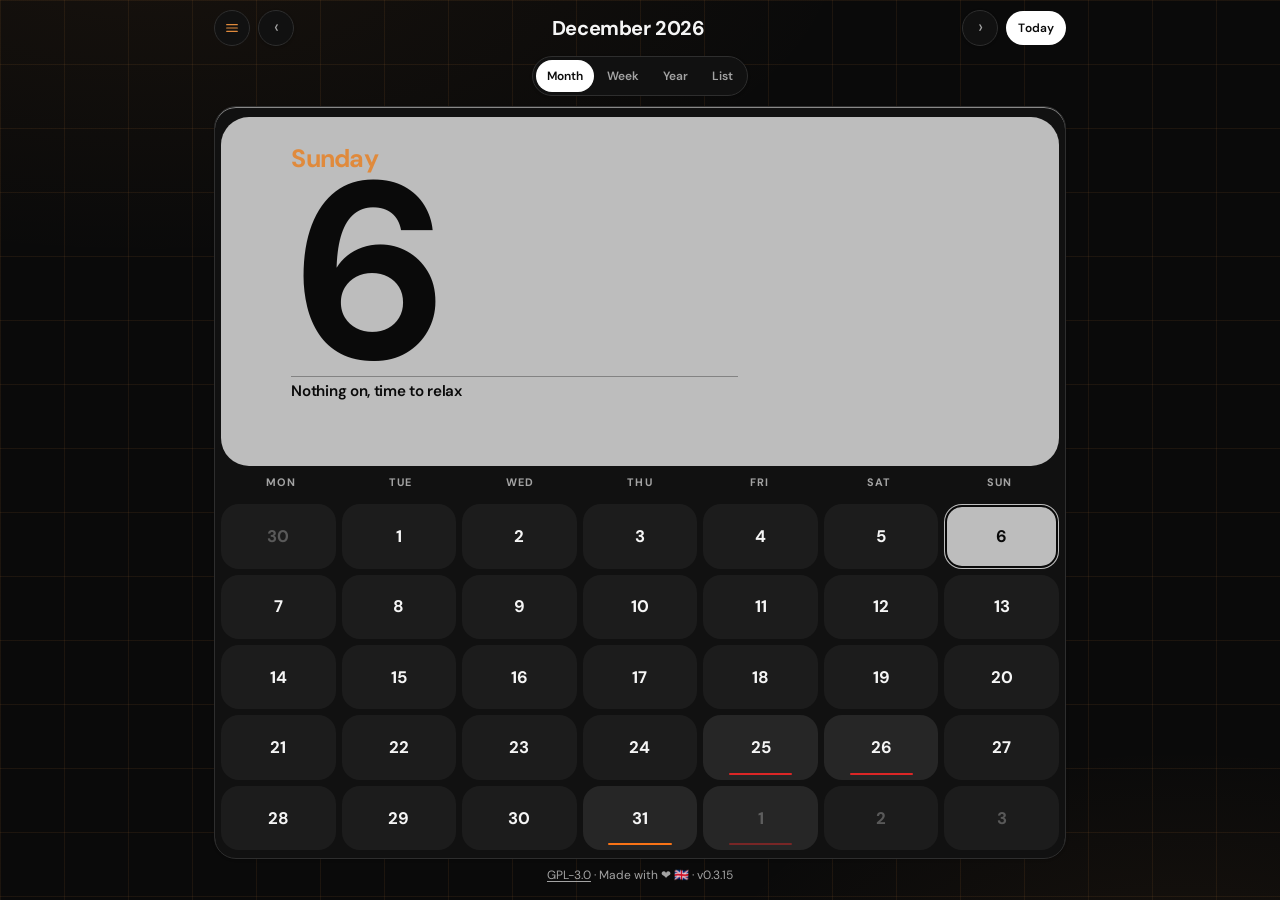
==== commit 38865f33: "Release 0.3.15: Centered settings, softer light, safer reminders. Dark is the default, busy days use" ====
--- a/index.html
+++ b/index.html
@@ -23,9 +23,9 @@
 <link rel="apple-touch-icon" href="icon-192.png">
 <script src="src/theme-boot.js"></script>
 <!-- Base palette first: app.css and calendar/theme.css both build on it. -->
-<link rel="stylesheet" href="seclusa-base.css?v=0.3.14">
-<link rel="stylesheet" href="app.css?v=0.3.14">
-<link rel="stylesheet" href="calendar/theme.css?v=0.3.14">
+<link rel="stylesheet" href="seclusa-base.css?v=0.3.15">
+<link rel="stylesheet" href="app.css?v=0.3.15">
+<link rel="stylesheet" href="calendar/theme.css?v=0.3.15">
 </head>
 <body class="pane-calendar">
 
@@ -105,7 +105,7 @@
           <a href="https://github.com/ambr3/calendar" target="_blank" rel="noopener noreferrer">GPL-3.0</a>
           · Made with <span class="heart" role="img" aria-label="love">❤️</span>
           <span class="flag" role="img" aria-label="United Kingdom">🇬🇧</span>
-          · v0.3.14
+          · v0.3.15
         </p>
       </footer>
 
@@ -494,7 +494,7 @@
   <h3>About</h3>
   <div class="about-body">
     <p class="about-title">Seclusa Calendar</p>
-    <p class="about-version">Version 0.3.14</p>
+    <p class="about-version">Version 0.3.15</p>
     <p>A private calendar. Everything stays on this device — no accounts, no tracking, no servers.</p>
     <h4>Licence</h4>
     <p><strong>GPL-3.0.</strong> Source: <a href="https://github.com/ambr3/calendar" target="_blank" rel="noopener noreferrer">github.com/ambr3/calendar</a>.
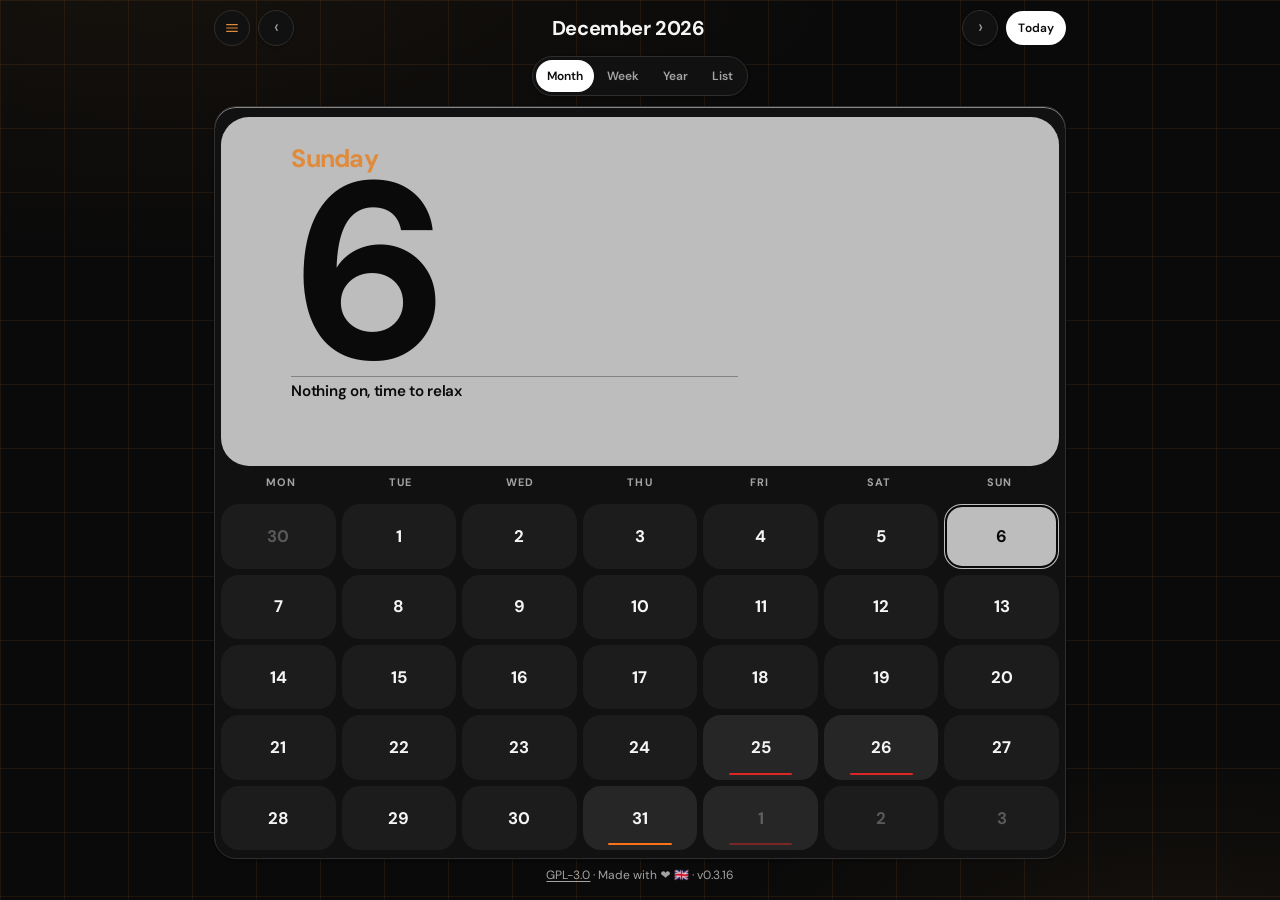
==== commit 5a52a912: "Release 0.3.16: Keep a zoomed calendar on one screen. The shell follows the visible viewport, so a z" ====
--- a/index.html
+++ b/index.html
@@ -23,9 +23,9 @@
 <link rel="apple-touch-icon" href="icon-192.png">
 <script src="src/theme-boot.js"></script>
 <!-- Base palette first: app.css and calendar/theme.css both build on it. -->
-<link rel="stylesheet" href="seclusa-base.css?v=0.3.15">
-<link rel="stylesheet" href="app.css?v=0.3.15">
-<link rel="stylesheet" href="calendar/theme.css?v=0.3.15">
+<link rel="stylesheet" href="seclusa-base.css?v=0.3.16">
+<link rel="stylesheet" href="app.css?v=0.3.16">
+<link rel="stylesheet" href="calendar/theme.css?v=0.3.16">
 </head>
 <body class="pane-calendar">
 
@@ -105,7 +105,7 @@
           <a href="https://github.com/ambr3/calendar" target="_blank" rel="noopener noreferrer">GPL-3.0</a>
           · Made with <span class="heart" role="img" aria-label="love">❤️</span>
           <span class="flag" role="img" aria-label="United Kingdom">🇬🇧</span>
-          · v0.3.15
+          · v0.3.16
         </p>
       </footer>
 
@@ -494,7 +494,7 @@
   <h3>About</h3>
   <div class="about-body">
     <p class="about-title">Seclusa Calendar</p>
-    <p class="about-version">Version 0.3.15</p>
+    <p class="about-version">Version 0.3.16</p>
     <p>A private calendar. Everything stays on this device — no accounts, no tracking, no servers.</p>
     <h4>Licence</h4>
     <p><strong>GPL-3.0.</strong> Source: <a href="https://github.com/ambr3/calendar" target="_blank" rel="noopener noreferrer">github.com/ambr3/calendar</a>.
--- a/app.css
+++ b/app.css
@@ -77,10 +77,23 @@
 }
 
 /* ---------- app shell ---------- */
-html,body{height:100%;min-height:100dvh}
+/* Exact visible viewport. A min-height lets a zoomed browser grow the page
+   and scroll. --app-h / --app-top follow visualViewport from theme-boot.js. */
+html,body{
+  height:var(--app-h, 100dvh);
+  max-height:var(--app-h, 100dvh);
+  min-height:0;
+  overflow:hidden;
+}
 :root{--app-nav-h:env(safe-area-inset-bottom, 0px)}
 body{
-  display:flex;flex-direction:column;min-height:100dvh;
+  display:flex;flex-direction:column;
+  position:fixed;
+  top:var(--app-top, 0px);
+  left:var(--app-left, 0px);
+  width:var(--app-w, 100%);
+  /* Makes position:fixed sheets cover this shell, not the taller layout viewport. */
+  transform:translate(0);
   padding-bottom:0;
 }
 .app-pane{flex:1;min-height:0;position:relative}
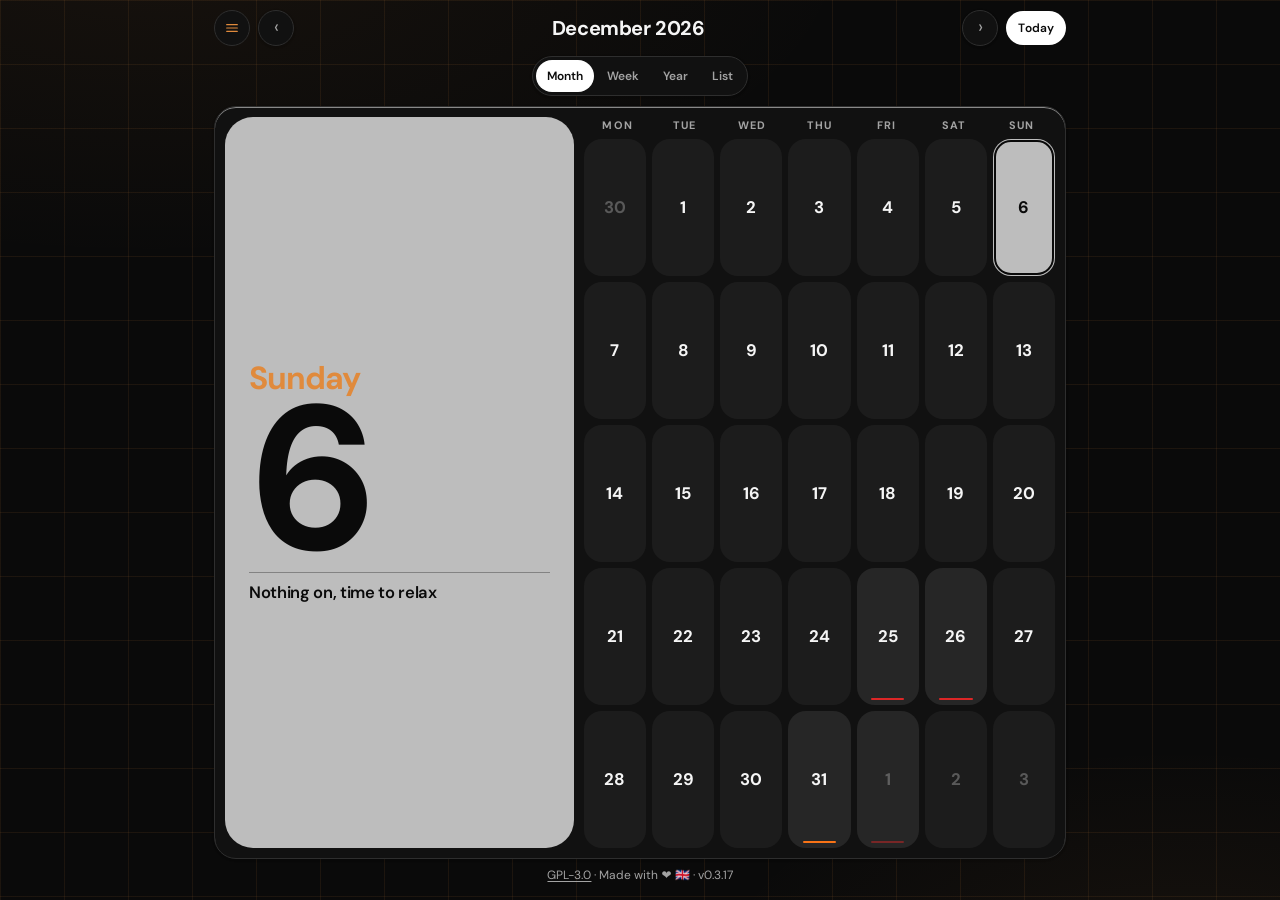
==== commit 5cf63732: "Release 0.3.17: Side-by-side landscape layout. In landscape, the date card sits on the left and the " ====
--- a/index.html
+++ b/index.html
@@ -23,9 +23,9 @@
 <link rel="apple-touch-icon" href="icon-192.png">
 <script src="src/theme-boot.js"></script>
 <!-- Base palette first: app.css and calendar/theme.css both build on it. -->
-<link rel="stylesheet" href="seclusa-base.css?v=0.3.16">
-<link rel="stylesheet" href="app.css?v=0.3.16">
-<link rel="stylesheet" href="calendar/theme.css?v=0.3.16">
+<link rel="stylesheet" href="seclusa-base.css?v=0.3.17">
+<link rel="stylesheet" href="app.css?v=0.3.17">
+<link rel="stylesheet" href="calendar/theme.css?v=0.3.17">
 </head>
 <body class="pane-calendar">
 
@@ -105,7 +105,7 @@
           <a href="https://github.com/ambr3/calendar" target="_blank" rel="noopener noreferrer">GPL-3.0</a>
           · Made with <span class="heart" role="img" aria-label="love">❤️</span>
           <span class="flag" role="img" aria-label="United Kingdom">🇬🇧</span>
-          · v0.3.16
+          · v0.3.17
         </p>
       </footer>
 
@@ -494,7 +494,7 @@
   <h3>About</h3>
   <div class="about-body">
     <p class="about-title">Seclusa Calendar</p>
-    <p class="about-version">Version 0.3.16</p>
+    <p class="about-version">Version 0.3.17</p>
     <p>A private calendar. Everything stays on this device — no accounts, no tracking, no servers.</p>
     <h4>Licence</h4>
     <p><strong>GPL-3.0.</strong> Source: <a href="https://github.com/ambr3/calendar" target="_blank" rel="noopener noreferrer">github.com/ambr3/calendar</a>.
--- a/calendar/theme.css
+++ b/calendar/theme.css
@@ -2238,6 +2238,106 @@
   }
 }
 
+@media (orientation: landscape) and (min-width: 560px) {
+  #pane-calendar #app {
+    max-width: 900px;
+    padding-left: max(12px, env(safe-area-inset-left));
+    padding-right: max(12px, env(safe-area-inset-right));
+  }
+
+  #calendar {
+    padding: 10px;
+  }
+
+  #month-view {
+    display: grid;
+    grid-template-columns: minmax(0, 1fr) minmax(0, 1.35fr);
+    grid-template-rows: auto minmax(0, 1fr);
+    column-gap: 10px;
+    row-gap: 6px;
+  }
+
+  #weekday-header {
+    grid-column: 2;
+    grid-row: 1;
+    padding-bottom: 0;
+  }
+
+  #days-grid {
+    grid-column: 2;
+    grid-row: 2;
+  }
+
+  .month-deck {
+    grid-column: 1;
+    grid-row: 1 / span 2;
+    width: 100%;
+    height: 100%;
+    min-width: 0;
+    min-height: 0;
+    padding: 20px 24px;
+    justify-content: center;
+  }
+
+  .month-deck-weekday {
+    font-size: clamp(0.95rem, min(10cqh, 11cqw), 2rem);
+  }
+
+  .month-deck-num {
+    margin-top: 4px;
+    font-size: min(68cqw, 72cqh);
+  }
+
+  .month-deck-next {
+    width: 100%;
+    margin-top: 10px;
+    padding-top: 10px;
+    font-size: clamp(0.85rem, min(7cqh, 5.5cqw), 1.1rem);
+    white-space: normal;
+    display: -webkit-box;
+    -webkit-box-orient: vertical;
+    -webkit-line-clamp: 2;
+  }
+}
+
+@media (orientation: landscape) and (min-width: 768px) {
+  #pane-calendar #app {
+    padding-left: max(24px, env(safe-area-inset-left));
+    padding-right: max(24px, env(safe-area-inset-right));
+  }
+}
+
+@media (orientation: landscape) and (min-width: 560px) and (max-height: 520px) {
+  #pane-calendar header.cal-top {
+    padding: max(6px, env(safe-area-inset-top)) 0 6px;
+  }
+
+  #pane-calendar #toolbar {
+    padding: 0 0 6px;
+  }
+
+  #pane-calendar .site-foot {
+    padding: 4px 0 calc(4px + env(safe-area-inset-bottom));
+  }
+
+  #days-grid {
+    gap: 4px;
+  }
+
+  .day-cell {
+    border-radius: 14px;
+  }
+
+  .month-deck {
+    padding: 12px 18px;
+  }
+
+  .month-deck-next {
+    margin-top: 6px;
+    padding-top: 6px;
+  }
+}
+
 @media (max-width: 360px) {
   #pane-calendar header h1 {
     font-size: 1.05rem;
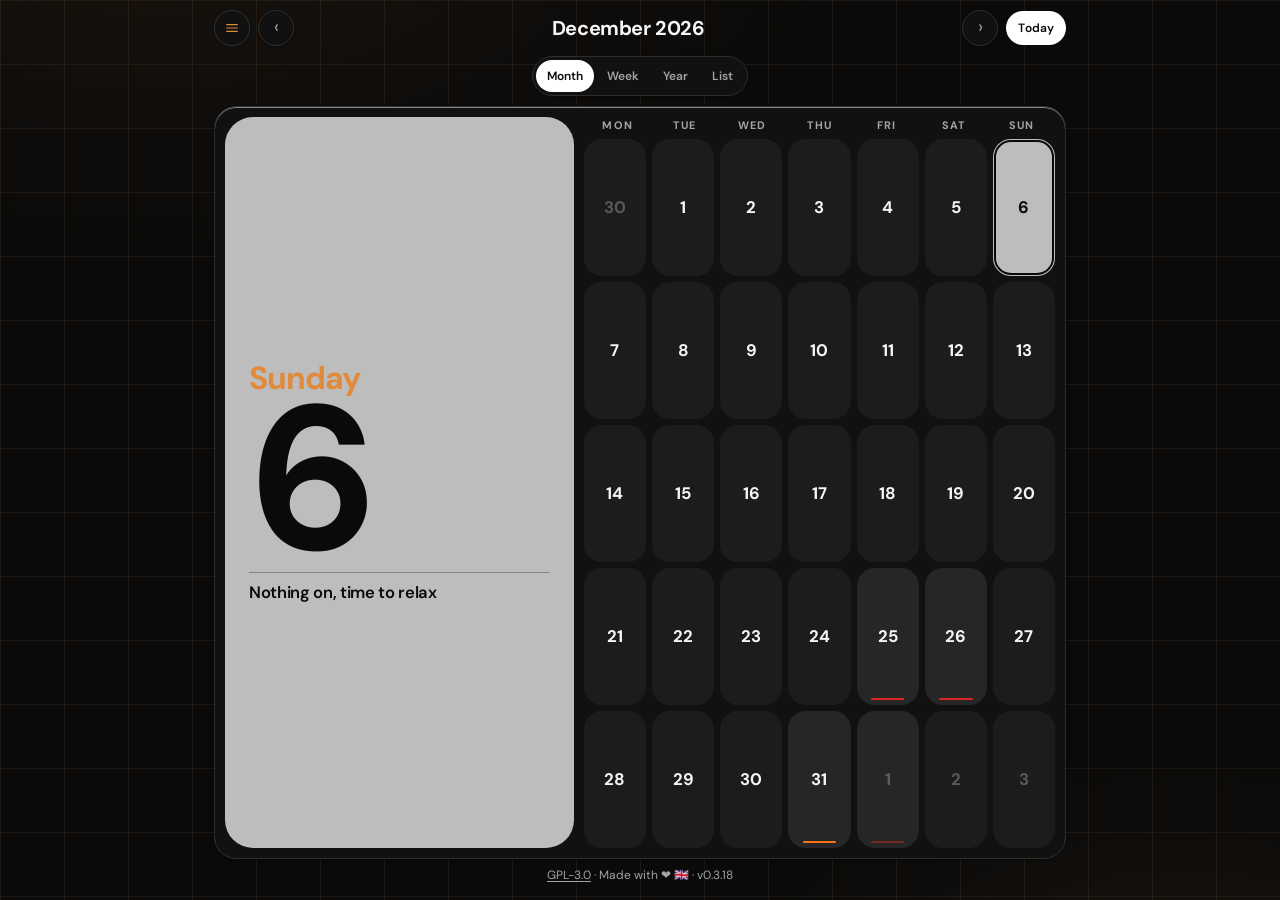
==== commit e051beb9: "Release 0.3.18: Full-width status line on the date card. Prevents the status text from clipping at 6" ====
--- a/index.html
+++ b/index.html
@@ -23,9 +23,9 @@
 <link rel="apple-touch-icon" href="icon-192.png">
 <script src="src/theme-boot.js"></script>
 <!-- Base palette first: app.css and calendar/theme.css both build on it. -->
-<link rel="stylesheet" href="seclusa-base.css?v=0.3.17">
-<link rel="stylesheet" href="app.css?v=0.3.17">
-<link rel="stylesheet" href="calendar/theme.css?v=0.3.17">
+<link rel="stylesheet" href="seclusa-base.css?v=0.3.18">
+<link rel="stylesheet" href="app.css?v=0.3.18">
+<link rel="stylesheet" href="calendar/theme.css?v=0.3.18">
 </head>
 <body class="pane-calendar">
 
@@ -105,7 +105,7 @@
           <a href="https://github.com/ambr3/calendar" target="_blank" rel="noopener noreferrer">GPL-3.0</a>
           · Made with <span class="heart" role="img" aria-label="love">❤️</span>
           <span class="flag" role="img" aria-label="United Kingdom">🇬🇧</span>
-          · v0.3.17
+          · v0.3.18
         </p>
       </footer>
 
@@ -494,7 +494,7 @@
   <h3>About</h3>
   <div class="about-body">
     <p class="about-title">Seclusa Calendar</p>
-    <p class="about-version">Version 0.3.17</p>
+    <p class="about-version">Version 0.3.18</p>
     <p>A private calendar. Everything stays on this device — no accounts, no tracking, no servers.</p>
     <h4>Licence</h4>
     <p><strong>GPL-3.0.</strong> Source: <a href="https://github.com/ambr3/calendar" target="_blank" rel="noopener noreferrer">github.com/ambr3/calendar</a>.
--- a/calendar/theme.css
+++ b/calendar/theme.css
@@ -446,7 +446,7 @@
   flex: 0 0 auto;
   margin-top: 0.6cqh;
   padding-top: 1.8cqh;
-  width: 64%;
+  width: 100%;
   border-top: 1px solid color-mix(in srgb, currentColor 32%, transparent);
   font-size: max(0.95rem, 4.8cqh);
   font-weight: 600;
